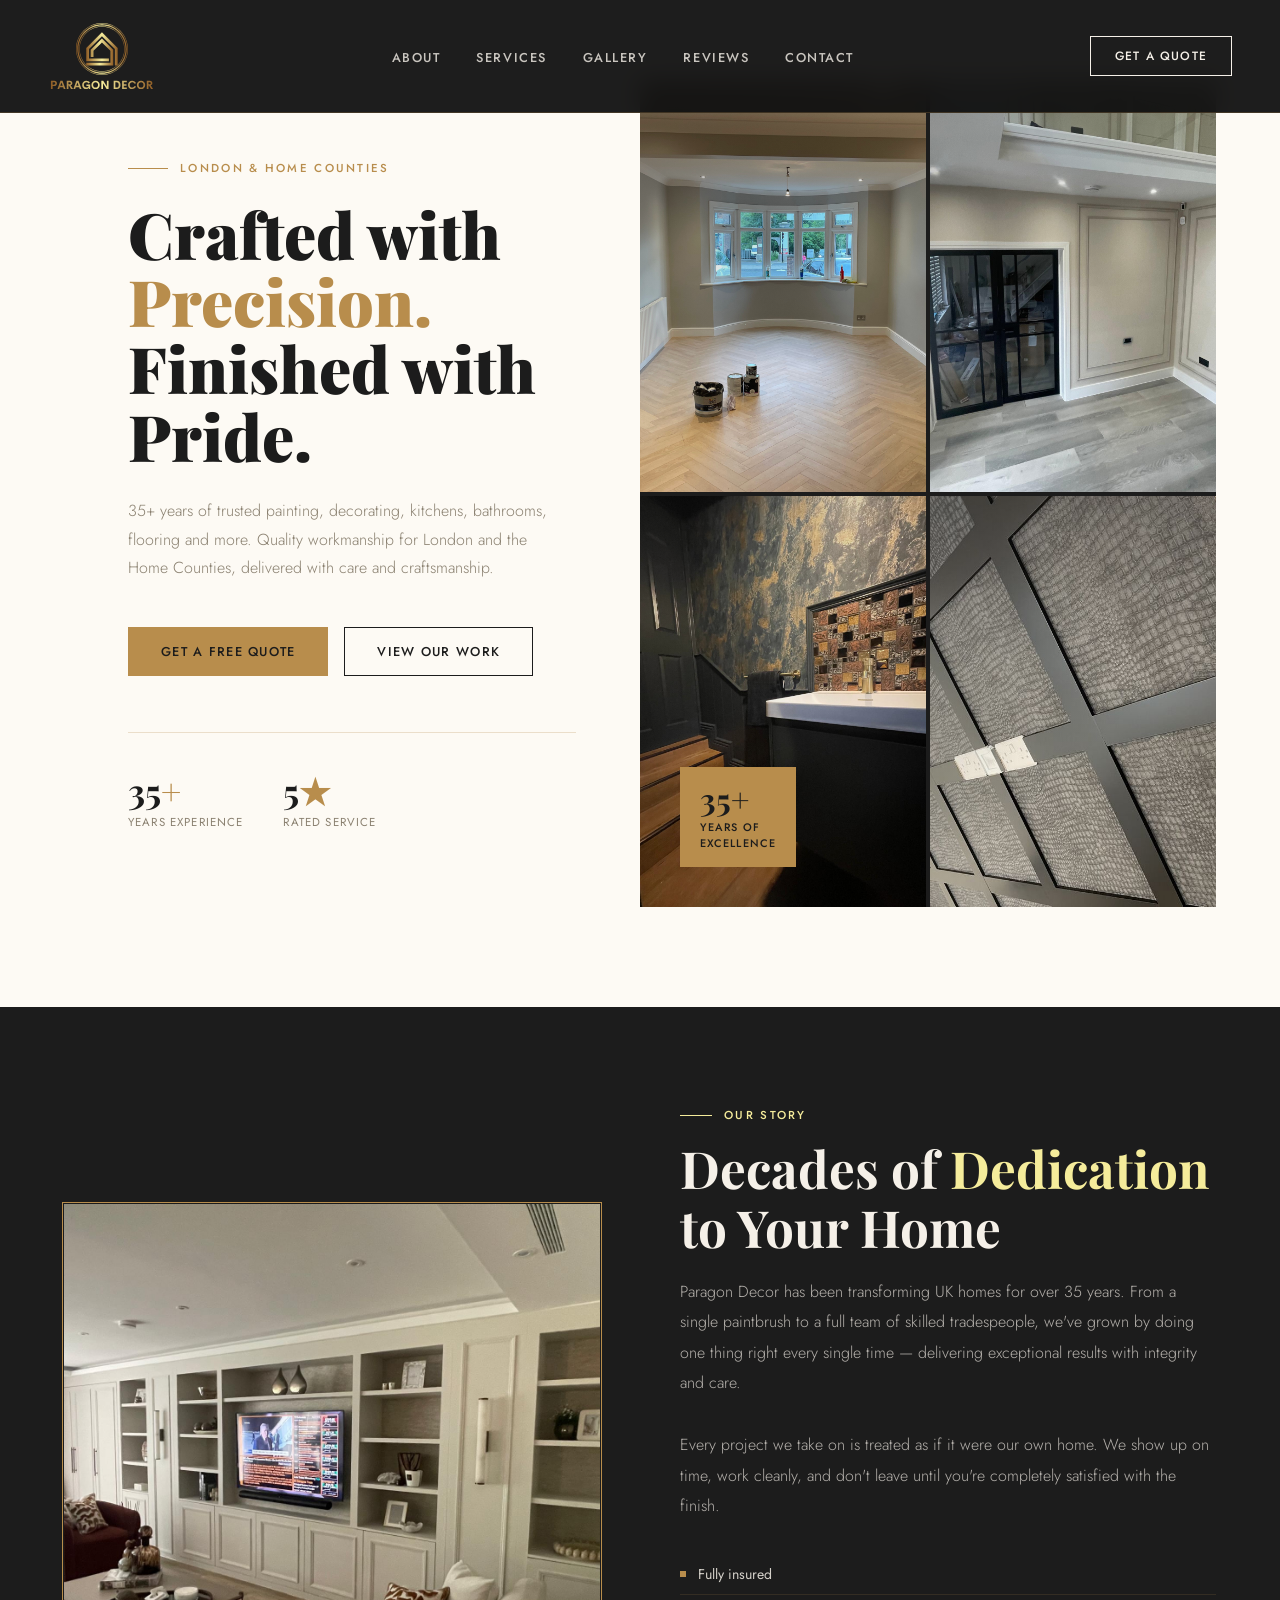
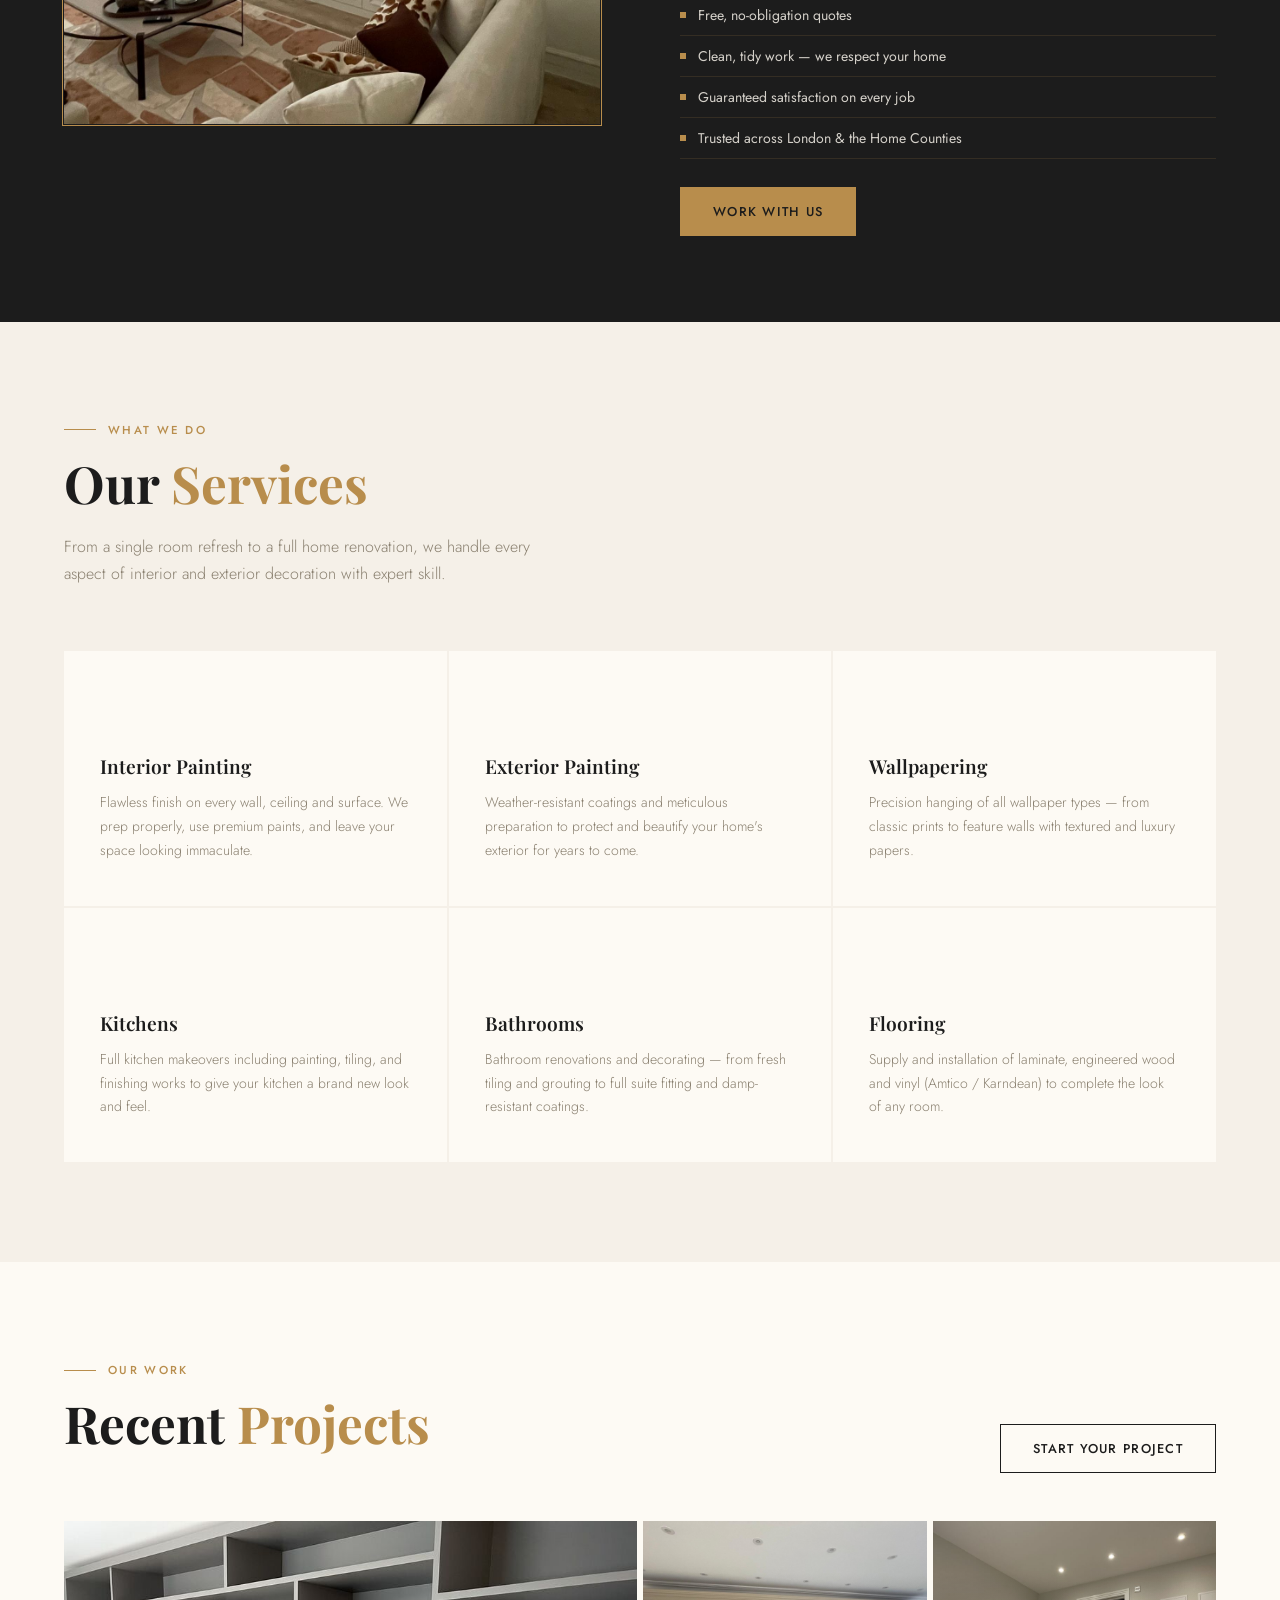
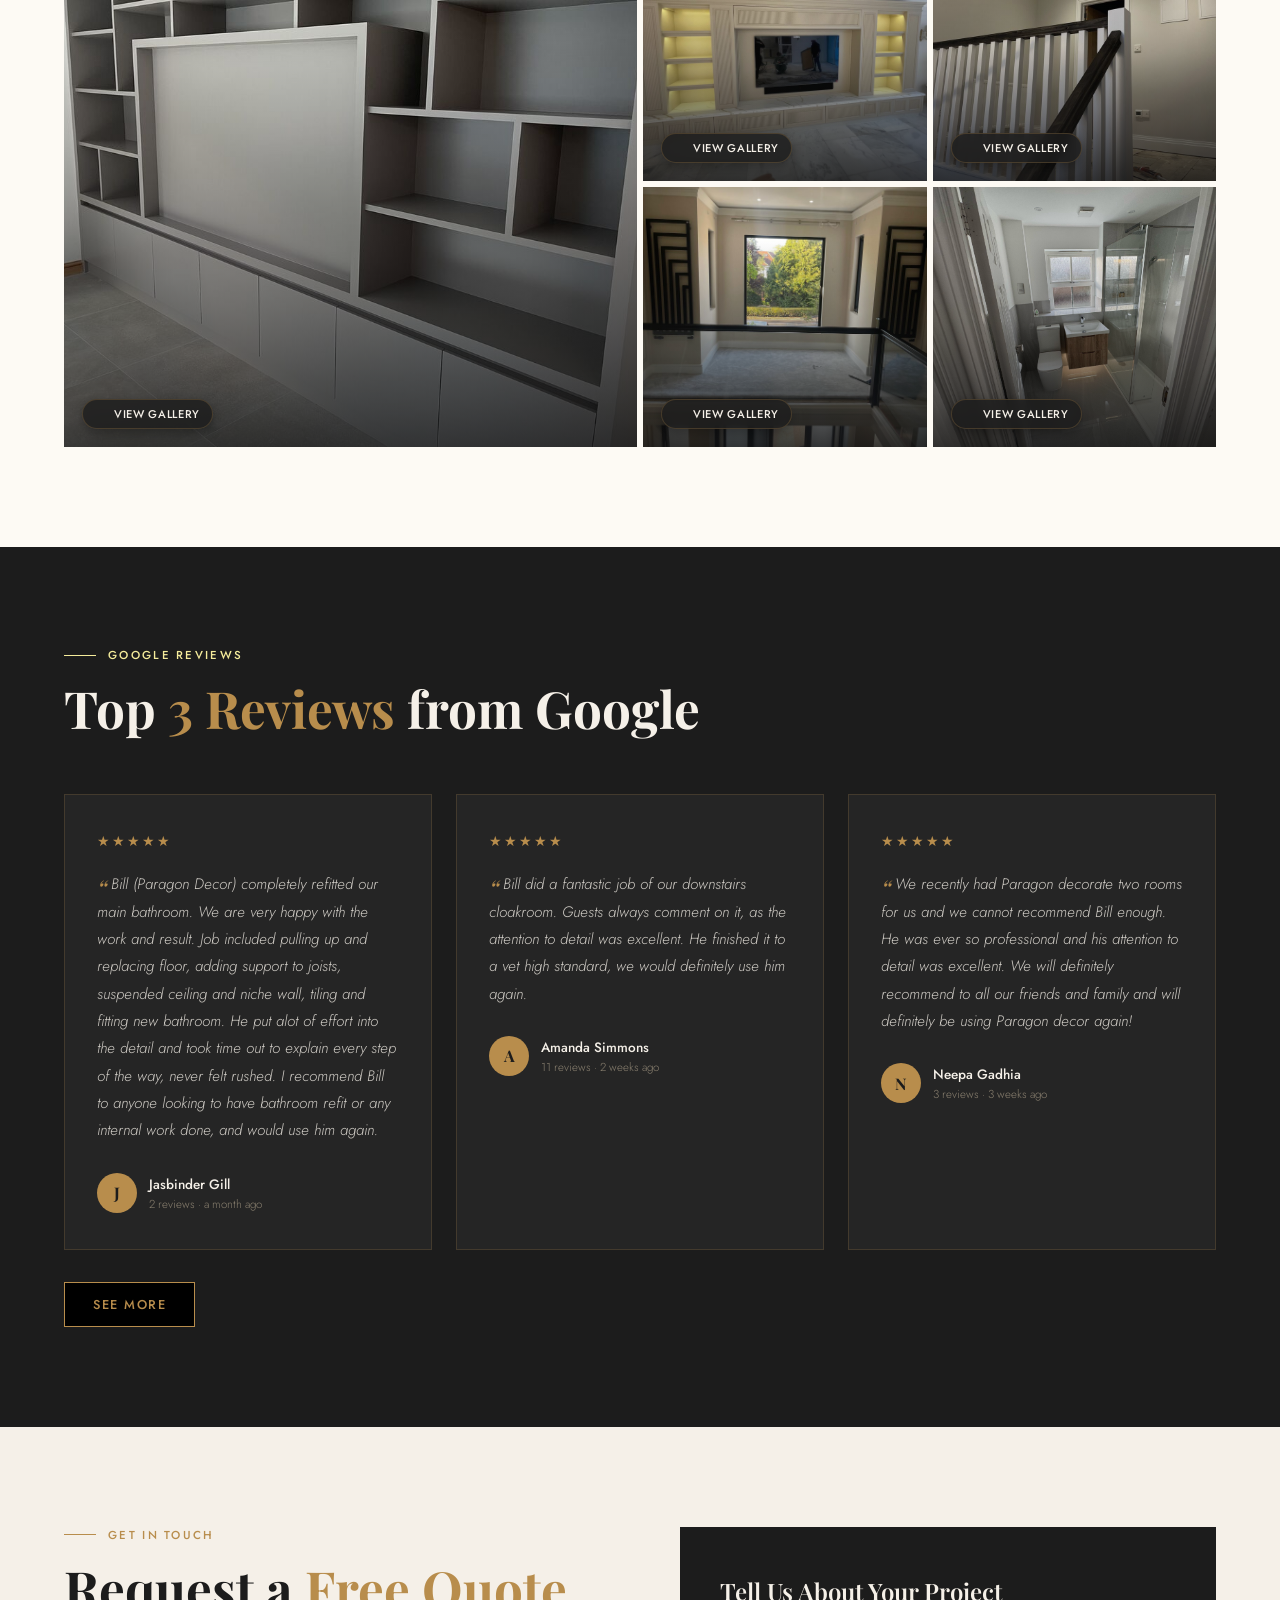
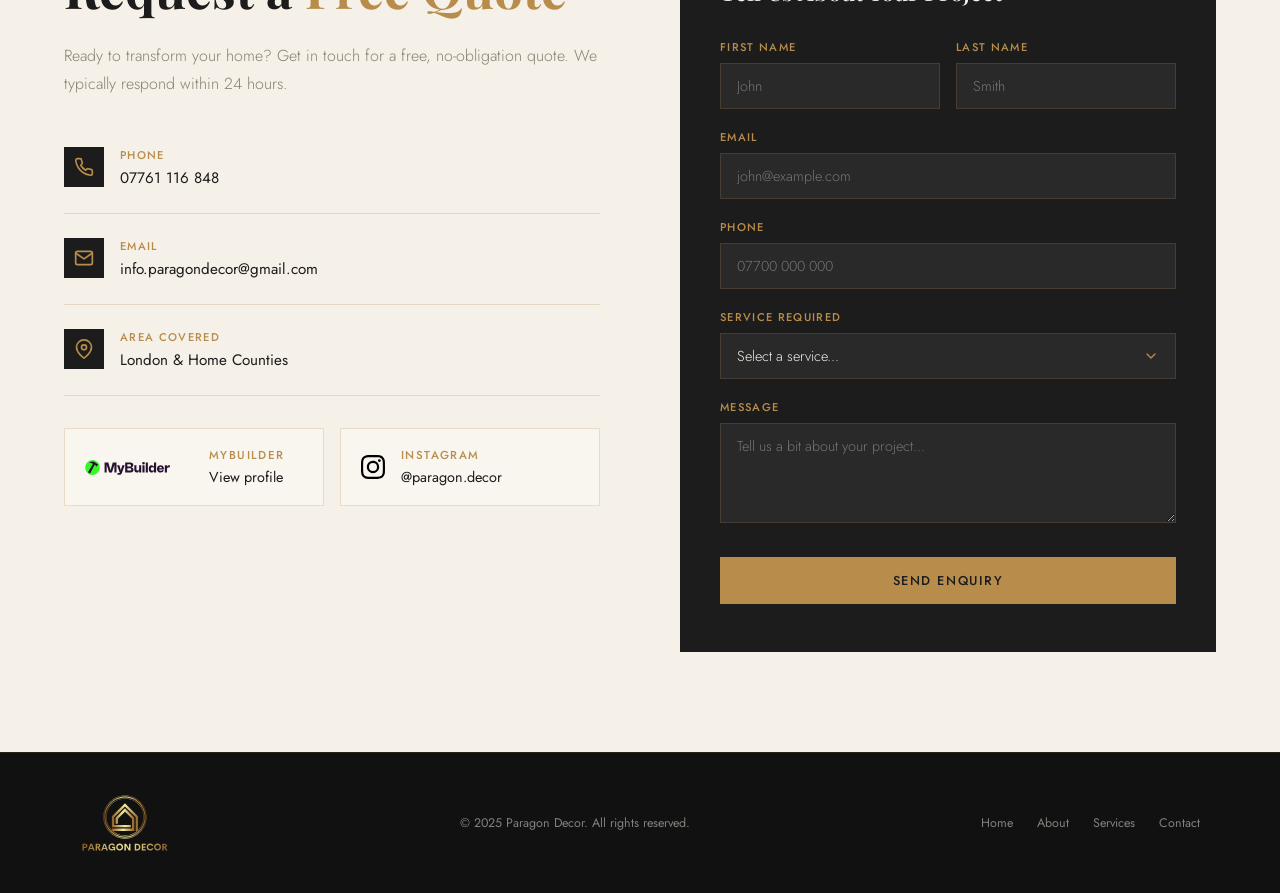
==== index.html @ 209926a5 "rewording complete" ====
<!DOCTYPE html>
<html lang="en">

<head>
  <meta charset="UTF-8">
  <meta name="viewport" content="width=device-width, initial-scale=1.0">
  <title>Paragon Decor</title>
  <link
    href="https://fonts.googleapis.com/css2?family=Playfair+Display:wght@400;600;700;900&family=Jost:wght@300;400;500&display=swap"
    rel="stylesheet">
  <link rel="stylesheet" href="styles.css">
  <script src="https://unpkg.com/lucide@latest"></script>
</head>

<body>

  <!-- NAV -->
  <nav>
    <a href="#hero" class="nav-logo">
      <img src="noBgColor.svg" alt="Paragon Decor Logo">
    </a>
    <ul class="nav-links">
      <li><a href="#about">About</a></li>
      <li><a href="#services">Services</a></li>
      <li><a href="#gallery">Gallery</a></li>
      <li><a href="#testimonials">Reviews</a></li>
      <li><a href="#contact">Contact</a></li>
    </ul>
    <a href="#contact" class="nav-cta">Get a Quote</a>
  </nav>

  <!-- HERO -->
  <section id="hero">
    <div class="hero-left">
      <div class="hero-eyebrow fade-up">London & Home Counties</div>
      <h1 class="fade-up delay-1">
        Crafted with<br><em>Precision.</em><br>Finished with<br>Pride.
      </h1>
      <p class="hero-desc fade-up delay-2">
        35+ years of trusted painting, decorating, kitchens, bathrooms, flooring and more. Quality workmanship for
        London and the Home Counties, delivered with care and craftsmanship.
      </p>
      <div class="hero-btns fade-up delay-3">
        <a href="#contact" class="btn-primary">Get a Free Quote</a>
        <a href="#gallery" class="btn-secondary">View Our Work</a>
      </div>
      <div class="hero-stats fade-up delay-4">
        <div>
          <div class="stat-num">35<span>+</span></div>
          <div class="stat-label">Years Experience</div>
        </div>
        <div>
          <div class="stat-num">5<span>★</span></div>
          <div class="stat-label">Rated Service</div>
        </div>
      </div>
    </div>
    <div class="hero-right">
      <div class="hero-img-grid">
        <div class="hero-img-cell">
          <img src="assets/06d3c291-01cf-45cc-b5fa-052e4ab26745.jpg" alt="Freshly decorated living room">
          <div class="hero-overlay"></div>
        </div>
        <div class="hero-img-cell">
          <img src="assets/IMG-20260825-WA0073.jpg" alt="Bespoke hallway storage and panelling">
          <div class="hero-overlay"></div>
        </div>
        <div class="hero-img-cell">
          <img src="assets/IMG-20260825-WA0017.jpg" alt="Contemporary bathroom renovation">
          <div class="hero-overlay"></div>
        </div>
        <div class="hero-img-cell">
          <img src="assets/36611300_56475c9e5a.jpg" alt="Feature-wall wallpaper installation">
          <div class="hero-overlay"></div>
        </div>
      </div>
      <div class="hero-badge">
        <div class="hero-badge-num">35+</div>
        <div class="hero-badge-text">Years of<br>Excellence</div>
      </div>
    </div>
  </section>

  <!-- ABOUT -->
  <section id="about">
    <div class="about-img-wrap">
      <img src="assets/IMG-20260825-WA0066.jpg" alt="Completed staircase and flooring project">
      <div class="about-img-accent"></div>
    </div>
    <div class="about-content">
      <div class="section-eyebrow">Our Story</div>
      <h2>Decades of <em>Dedication</em> to Your Home</h2>
      <p class="about-text">
        Paragon Decor has been transforming UK homes for over 35 years. From a single paintbrush to a full team of
        skilled tradespeople, we've grown by doing one thing right every single time — delivering exceptional results
        with integrity and care.
      </p>
      <p class="about-text">
        Every project we take on is treated as if it were our own home. We show up on time, work cleanly, and don't
        leave until you're completely satisfied with the finish.
      </p>
      <ul class="about-list">
        <li>Fully insured</li>
        <li>Free, no-obligation quotes</li>
        <li>Clean, tidy work — we respect your home</li>
        <li>Guaranteed satisfaction on every job</li>
        <li>Trusted across London & the Home Counties</li>
      </ul>
      <a href="#contact" class="btn-primary">Work With Us</a>
    </div>
  </section>

  <!-- SERVICES -->
  <section id="services">
    <div class="services-header">
      <div class="section-eyebrow">What We Do</div>
      <h2>Our <em>Services</em></h2>
      <p style="color:var(--muted);font-weight:300;line-height:1.7;max-width:480px;">From a single room refresh to a
        full home renovation, we handle every aspect of interior and exterior decoration with expert skill.</p>
    </div>
    <div class="services-grid">
      <div class="service-card">
        <div class="service-icon"><i data-lucide="paintbrush"></i></div>
        <h3>Interior Painting</h3>
        <p>Flawless finish on every wall, ceiling and surface. We prep properly, use premium paints, and leave your
          space looking immaculate.</p>
      </div>
      <div class="service-card">
        <div class="service-icon"><i data-lucide="house"></i></div>
        <h3>Exterior Painting</h3>
        <p>Weather-resistant coatings and meticulous preparation to protect and beautify your home's exterior for years
          to come.</p>
      </div>
      <div class="service-card">
        <div class="service-icon"><i data-lucide="paint-roller"></i></div>
        <h3>Wallpapering</h3>
        <p>Precision hanging of all wallpaper types — from classic prints to feature walls with textured and luxury
          papers.</p>
      </div>
      <div class="service-card">
        <div class="service-icon"><i data-lucide="cooking-pot"></i></div>
        <h3>Kitchens</h3>
        <p>Full kitchen makeovers including painting, tiling, and finishing works to give your kitchen a brand new look
          and feel.</p>
      </div>
      <div class="service-card">
        <div class="service-icon"><i data-lucide="bath"></i></div>
        <h3>Bathrooms</h3>
        <p>Bathroom renovations and decorating — from fresh tiling and grouting to full suite fitting and damp-resistant
          coatings.</p>
      </div>
      <div class="service-card">
        <div class="service-icon"><i data-lucide="layers"></i></div>
        <h3>Flooring</h3>
        <p>Supply and installation of laminate, engineered wood and vinyl (Amtico / Karndean) to complete the look of any room.</p>
      </div>
    </div>
  </section>

  <!-- GALLERY -->
  <section id="gallery">
    <div class="gallery-header">
      <div>
        <div class="section-eyebrow">Our Work</div>
        <h2>Recent <em>Projects</em></h2>
      </div>
      <a href="#contact" class="btn-secondary">Start Your Project</a>
    </div>
    <div class="gallery-grid">
      <div class="gallery-item project-card" data-project="living-room" role="button" tabindex="0" aria-label="View Living Room gallery">
        <img class="gallery-cover" src="assets/36587372_c5825c60e7.jpg"
          alt="Living Room Project">
        <div class="gallery-item-overlay">
          <div class="gallery-item-content">
            <span class="gallery-btn-indicator">
              <i data-lucide="images"></i>
              <span>View Gallery</span>
            </span>
          </div>
        </div>
      </div>

      <div class="gallery-item project-card" data-project="kitchen" role="button" tabindex="0" aria-label="View Kitchen gallery">
        <img class="gallery-cover" src="assets/IMG-20260825-WA0014.jpg"
          alt="Kitchen Project">
        <div class="gallery-item-overlay">
          <div class="gallery-item-content">
            <span class="gallery-btn-indicator">
              <i data-lucide="images"></i>
              <span>View Gallery</span>
            </span>
          </div>
        </div>
      </div>

      <div class="gallery-item project-card" data-project="bathroom" role="button" tabindex="0" aria-label="View Bathroom gallery">
        <img class="gallery-cover" src="assets/36611330_bc6d6220ec.jpg"
          alt="Bathroom Project">
        <div class="gallery-item-overlay">
          <div class="gallery-item-content">
            <span class="gallery-btn-indicator">
              <i data-lucide="images"></i>
              <span>View Gallery</span>
            </span>
          </div>
        </div>
      </div>

      <div class="gallery-item project-card" data-project="bedroom" role="button" tabindex="0" aria-label="View Bedroom gallery">
        <img class="gallery-cover" src="assets/IMG-20260825-WA0074.jpg"
          alt="Bedroom Project">
        <div class="gallery-item-overlay">
          <div class="gallery-item-content">
            <span class="gallery-btn-indicator">
              <i data-lucide="images"></i>
              <span>View Gallery</span>
            </span>
          </div>
        </div>
      </div>

      <div class="gallery-item project-card" data-project="hallway" role="button" tabindex="0" aria-label="View Hallway gallery">
        <img class="gallery-cover" src="assets/9a366330-66f2-4e23-b72b-e649f39c65db.jpg"
          alt="Hallway Project">
        <div class="gallery-item-overlay">
          <div class="gallery-item-content">
            <span class="gallery-btn-indicator">
              <i data-lucide="images"></i>
              <span>View Gallery</span>
            </span>
          </div>
        </div>
      </div>
    </div>
  </section>

  <!-- TESTIMONIALS -->
  <section id="testimonials">
    <div class="section-eyebrow">Google Reviews</div>
    <h2>Top <em>3 Reviews</em> from Google</h2>
    <div class="testimonials-grid">
      <div class="testimonial-card">
        <div class="testimonial-stars">★★★★★</div>
        <p class="testimonial-text">Bill (Paragon Decor) completely refitted our main bathroom. We are very happy with
          the work and result. Job included pulling up and replacing floor, adding support to joists, suspended ceiling
          and niche wall, tiling and fitting new bathroom. He put alot of effort into the detail and took time out to
          explain every step of the way, never felt rushed. I recommend Bill to anyone looking to have bathroom refit or
          any internal work done, and would use him again.</p>
        <div class="testimonial-author">
          <div class="author-avatar">J</div>
          <div>
            <div class="author-name">Jasbinder Gill</div>
            <div class="author-location">2 reviews · a month ago</div>
          </div>
        </div>
      </div>
      <div class="testimonial-card">
        <div class="testimonial-stars">★★★★★</div>
        <p class="testimonial-text">Bill did a fantastic job of our downstairs cloakroom. Guests always comment on it,
          as the attention to detail was excellent. He finished it to a vet high standard, we would definitely use him
          again.</p>
        <div class="testimonial-author">
          <div class="author-avatar">A</div>
          <div>
            <div class="author-name">Amanda Simmons</div>
            <div class="author-location">11 reviews · 2 weeks ago</div>
          </div>
        </div>
      </div>
      <div class="testimonial-card">
        <div class="testimonial-stars">★★★★★</div>
        <p class="testimonial-text">We recently had Paragon decorate two rooms for us and we cannot recommend Bill
          enough. He was ever so professional and his attention to detail was excellent. We will definitely recommend to
          all our friends and family and will definitely be using Paragon decor again!</p>
        <div class="testimonial-author">
          <div class="author-avatar">N</div>
          <div>
            <div class="author-name">Neepa Gadhia</div>
            <div class="author-location">3 reviews · 3 weeks ago</div>
          </div>
        </div>
      </div>
    </div>
    <div class="testimonial-dots" id="testimonialDots"></div>
    <a href="https://share.google/3IFYHVE02vtBpTu1t" class="google-reviews-link" target="_blank"
      rel="noopener noreferrer">
      See More
    </a>
  </section>

  <!-- CONTACT -->
  <section id="contact">
    <div class="contact-info">
      <div class="section-eyebrow">Get In Touch</div>
      <h2>Request a <em>Free Quote</em></h2>
      <p class="contact-desc">Ready to transform your home? Get in touch for a free, no-obligation quote. We typically
        respond within 24 hours.</p>
      <div class="contact-details">
        <a href="tel:07700000000" class="contact-item">
          <div class="contact-item-icon">
            <svg class="icon-svg" xmlns="http://www.w3.org/2000/svg" viewBox="0 0 24 24" fill="none"
              stroke="currentColor" stroke-width="2" stroke-linecap="round" stroke-linejoin="round">
              <path
                d="M22 16.92v3a2 2 0 0 1-2.18 2 19.79 19.79 0 0 1-8.63-3.07 19.5 19.5 0 0 1-6-6 19.79 19.79 0 0 1-3.07-8.67A2 2 0 0 1 4.11 2h3a2 2 0 0 1 2 1.72 12.84 12.84 0 0 0 .7 2.81 2 2 0 0 1-.45 2.11L8.09 9.91a16 16 0 0 0 6 6l1.27-1.27a2 2 0 0 1 2.11-.45 12.84 12.84 0 0 0 2.81.7A2 2 0 0 1 22 16.92z" />
            </svg>
          </div>
          <div>
            <div class="contact-item-label">Phone</div>
            <div class="contact-item-value">07761 116 848</div>
          </div>
        </a>
        <a href="mailto:info.paragondecor@gmail.com?subject=Website%20Enquiry" class="contact-item">
          <div class="contact-item-icon">
            <svg class="icon-svg" xmlns="http://www.w3.org/2000/svg" viewBox="0 0 24 24" fill="none"
              stroke="currentColor" stroke-width="2" stroke-linecap="round" stroke-linejoin="round">
              <path d="M4 4h16c1.1 0 2 .9 2 2v12c0 1.1-.9 2-2 2H4c-1.1 0-2-.9-2-2V6c0-1.1.9-2 2-2z" />
              <polyline points="22,6 12,13 2,6" />
            </svg>
          </div>
          <div>
            <div class="contact-item-label">Email</div>
            <div class="contact-item-value">info.paragondecor@gmail.com</div>
          </div>
        </a>
        <div class="contact-item">
          <div class="contact-item-icon">
            <svg class="icon-svg" xmlns="http://www.w3.org/2000/svg" viewBox="0 0 24 24" fill="none"
              stroke="currentColor" stroke-width="2" stroke-linecap="round" stroke-linejoin="round">
              <path d="M21 10c0 7-9 13-9 13s-9-6-9-13a9 9 0 0 1 18 0z" />
              <circle cx="12" cy="10" r="3" />
            </svg>
          </div>
          <div>
            <div class="contact-item-label">Area Covered</div>
            <div class="contact-item-value">London & Home Counties</div>
          </div>
        </div>
      </div>
      <div class="contact-social-links">
        <a href="https://www.mybuilder.com/profile/paragon-decor" class="social-link" target="_blank"
          rel="noopener noreferrer">
          <img src="assets/social/mybuilder.svg" alt="MyBuilder logo"
            class="social-link-logo social-link-logo-mybuilder">
          <div class="social-link-copy">
            <div class="social-link-label">MyBuilder</div>
            <div class="social-link-value">View profile</div>
          </div>
        </a>
        <a href="https://www.instagram.com/paragon.decor?igsh=MjJnbmU3eXNxdzlu" class="social-link" target="_blank"
          rel="noopener noreferrer">
          <img src="assets/social/instagram.svg" alt="Instagram logo"
            class="social-link-logo social-link-logo-instagram">
          <div class="social-link-copy">
            <div class="social-link-label">Instagram</div>
            <div class="social-link-value">@paragon.decor</div>
          </div>
        </a>
      </div>
    </div>
    <form id="contactForm" class="contact-form">
      <!-- Web3Forms Access Key and Config -->
      <input type="hidden" name="access_key" value="f72dacf3-c5b8-46cc-9391-cefcc0b60312">
      <input type="hidden" name="subject" value="New Project Inquiry from Paragon Decor">
      <input type="hidden" name="from_name" value="Paragon Decor Website">

      <h3>Tell Us About Your Project</h3>
      <div class="form-row">
        <div class="form-group">
          <label>First Name</label>
          <input type="text" name="first_name" placeholder="John" required>
        </div>
        <div class="form-group">
          <label>Last Name</label>
          <input type="text" name="last_name" placeholder="Smith" required>
        </div>
      </div>
      <div class="form-group">
        <label>Email</label>
        <input type="email" name="email" placeholder="john@example.com" required>
      </div>
      <div class="form-group">
        <label>Phone</label>
        <input type="tel" name="phone" placeholder="07700 000 000">
      </div>
      <div class="form-group">
        <label>Service Required</label>
        <select name="service" required>
          <option value="">Select a service...</option>
          <option>Interior Painting</option>
          <option>Exterior Painting</option>
          <option>Wallpapering</option>
          <option>Kitchen</option>
          <option>Bathroom</option>
          <option>Flooring</option>
          <option>Multiple / Full Home</option>
        </select>
      </div>
      <div class="form-group">
        <label>Message</label>
        <textarea name="message" placeholder="Tell us a bit about your project..." required></textarea>
      </div>
      <button type="submit" class="submit-btn">Send Enquiry</button>
      <div id="form-result"
        style="margin-top: 15px; font-size: 0.9rem; text-align: center; display: none; font-weight: 500;"></div>
    </form>
  </section>

  <!-- FOOTER -->
  <footer>
    <a href="#hero" class="footer-logo">
      <img src="noBgColor.svg" alt="Paragon Decor Logo">
    </a>
    <div class="footer-copy">© 2025 Paragon Decor. All rights reserved.</div>
    <div class="footer-links">
      <a href="#hero">Home</a>
      <a href="#about">About</a>
      <a href="#services">Services</a>
      <a href="#contact">Contact</a>
    </div>
  </footer>

  <!-- GALLERY LIGHTBOX MODAL -->
  <div id="galleryModal" class="gallery-modal">
    <button class="modal-close" aria-label="Close Gallery">&times;</button>
    <div class="modal-content">
      <div class="project-gallery-shell">
        <div class="project-gallery-header">
          <div>
            <div class="project-gallery-eyebrow">Project Gallery</div>
            <h3 id="modalProjectLabel">Project Title</h3>
          </div>
          <div class="project-gallery-count" id="modalProjectCount">1 / 1</div>
        </div>
        <div class="project-gallery-stage">
          <button class="project-gallery-nav prev" id="galleryPrevBtn" aria-label="Previous image">&#8249;</button>
          <img id="modalGalleryImg" src="" alt="Project gallery image">
          <button class="project-gallery-nav next" id="galleryNextBtn" aria-label="Next image">&#8250;</button>
        </div>
        <div class="project-gallery-thumbs-wrap">
          <button class="project-gallery-thumbs-nav prev" id="thumbPrevBtn" type="button"
            aria-label="Previous thumbnails">&#8249;</button>
          <div class="project-gallery-thumbs" id="modalThumbStrip"></div>
          <button class="project-gallery-thumbs-nav next" id="thumbNextBtn" type="button"
            aria-label="Next thumbnails">&#8250;</button>
        </div>
      </div>
    </div>
  </div>

  <script>
    lucide.createIcons();

    // Project gallery data structure
    const projectGalleryData = {
      'living-room': {
        title: '',
        images: [
          'assets/36587372_c5825c60e7.jpg',
          'assets/06d3c291-01cf-45cc-b5fa-052e4ab26745.jpg',
          'assets/091b4867-fe75-4f07-9059-05628bb581ea.jpg',
          'assets/f2f3e2e9-d8a9-4873-8e67-49bf5dce4603.jpg',
          'assets/2d74d6cc-3678-4eb6-a826-f596a5e5c0ca.jpg',
          'assets/IMG-20260825-WA0001.jpg',
          'assets/IMG-20260825-WA0004.jpg',
          'assets/IMG-20260825-WA0008.jpg',
          'assets/IMG-20260825-WA0091.jpg',
          'assets/IMG-20260825-WA0011.jpg'
        ]
      },
      kitchen: {
        title: '',
        images: [
          'assets/IMG-20260825-WA0014.jpg',
          'assets/42519085-94c4-4061-9ef3-78011a3c3c32.jpg',
          'assets/36611310_780269ed26.jpg',
          'assets/36611300_56475c9e5a.jpg',
          'assets/IMG-20260825-WA0012.jpg',
          'assets/IMG-20260825-WA0013.jpg',
          'assets/37000583_efa1c89d5a.jpg',
          'assets/36611330_bc6d6220ec.jpg',
          'assets/IMG-20260825-WA0017.jpg',
          'assets/IMG-20260825-WA0018.jpg'
        ]
      },
      bathroom: {
        title: '',
        images: [
          'assets/IMG-20260825-WA0074.jpg',
          'assets/04423a76-8193-4732-ae3d-fdc591ccd650.jpg',
          'assets/2280223a-29af-4b03-9b60-11415f6f7f00.jpg',
          'assets/913c2bd5-b2e9-4d55-89a3-070af1824a3e.jpg',
          'assets/IMG-20260825-WA0020.jpg',
          'assets/IMG-20260825-WA0021.jpg',
          'assets/36587382_92894e6635.jpg',
          'assets/IMG-20260825-WA0025.jpg',
          'assets/IMG-20260825-WA0026.jpg',
          'assets/IMG-20260825-WA0027.jpg'
        ]
      },
      bedroom: {
        title: '',
        images: [
          'assets/stairslower.jpg',
          'assets/stairs.jpg',
          'assets/hallwaybenchcloset.jpg',
          'assets/IMG-20260825-WA0058.jpg',
          'assets/IMG-20260825-WA0028.jpg',
          'assets/IMG-20260825-WA0072.jpg',
          'assets/IMG-20260825-WA0044.jpg',
          'assets/IMG-20260825-WA0073.jpg',
          'assets/IMG-20260825-WA0048.jpg',
          'assets/IMG-20260825-WA0052.jpg'
        ]
      },
      hallway: {
        title: '',
        images: [
          'assets/9a366330-66f2-4e23-b72b-e649f39c65db.jpg',
          'assets/c02e769c-6287-442c-bef7-e35958fca4c8.jpg',
          'assets/91312ef4-ebfa-464a-8145-178db813e049.jpg',
          'assets/empirestatewallpaper.jpg',
          'assets/IMG-20260825-WA0054.jpg',
          'assets/IMG-20260825-WA0056.jpg',
          'assets/IMG-20260825-WA0059.jpg',
          'assets/IMG-20260825-WA0060.jpg',
          'assets/IMG-20260825-WA0061.jpg',
          'assets/IMG-20260825-WA0062.jpg'
        ]
      }
    };

    // Flatten the project gallery data into a single array for easier navigation
    const gallerySequence = Object.entries(projectGalleryData).flatMap(([projectKey, project]) =>
      project.images.map((imageUrl, imageIndex) => ({
        projectKey,
        projectTitle: project.title,
        imageUrl,
        imageIndex,
        imageCount: project.images.length
      }))
    );

    const modal = document.getElementById('galleryModal');
    const modalClose = modal.querySelector('.modal-close');
    const modalProjectLabel = document.getElementById('modalProjectLabel');
    const modalProjectCount = document.getElementById('modalProjectCount');
    const modalGalleryImg = document.getElementById('modalGalleryImg');
    const modalThumbStrip = document.getElementById('modalThumbStrip');
    const galleryPrevBtn = document.getElementById('galleryPrevBtn');
    const galleryNextBtn = document.getElementById('galleryNextBtn');
    const thumbPrevBtn = document.getElementById('thumbPrevBtn');
    const thumbNextBtn = document.getElementById('thumbNextBtn');
    let activeGalleryIndex = 0;
    let touchStartX = 0;
    let touchEndX = 0;

    // Function to render the current project image and update the modal
    const renderProjectImage = () => {
      const activeItem = gallerySequence[activeGalleryIndex];
      if (!activeItem) return;

      modalGalleryImg.src = activeItem.imageUrl;
      modalGalleryImg.alt = `${activeItem.projectTitle} image ${activeItem.imageIndex + 1}`;
      modalProjectLabel.textContent = activeItem.projectTitle;
      modalProjectCount.textContent = `${activeGalleryIndex + 1} / ${gallerySequence.length}`;

      modalThumbStrip.querySelectorAll('button').forEach((button, index) => {
        button.classList.toggle('active', index === activeGalleryIndex);
      });

      const activeThumb = modalThumbStrip.querySelector('.project-thumb.active');
      if (activeThumb) {
        activeThumb.scrollIntoView({ behavior: 'smooth', block: 'nearest', inline: 'center' });
      }
    };

    const buildThumbnails = () => {
      modalThumbStrip.innerHTML = '';

      gallerySequence.forEach((item, index) => {
        const button = document.createElement('button');
        button.type = 'button';
        button.className = 'project-thumb';
        button.innerHTML = `<img src="${item.imageUrl}" alt="${item.projectTitle} thumbnail ${index + 1}">`;
        button.addEventListener('click', () => {
          activeGalleryIndex = index;
          renderProjectImage();
        });
        modalThumbStrip.appendChild(button);
      });
    };

    const openLightbox = (projectKey) => {
      if (!projectGalleryData[projectKey]) return;
      activeGalleryIndex = gallerySequence.findIndex((item) => item.projectKey === projectKey);
      if (activeGalleryIndex < 0) activeGalleryIndex = 0;
      buildThumbnails();
      renderProjectImage();
      modal.classList.add('active');
      document.body.style.overflow = 'hidden';
    };

    const closeLightbox = () => {
      modal.classList.remove('active');
      document.body.style.overflow = '';
      activeGalleryIndex = 0;
    };

    // Function to move to the next or previous image in the gallery
    const moveImage = (direction) => {
      if (!gallerySequence.length) return;
      activeGalleryIndex = (activeGalleryIndex + direction + gallerySequence.length) % gallerySequence.length;
      renderProjectImage();
    };

    document.querySelectorAll('.gallery-grid .gallery-item[data-project]').forEach((item) => {
      item.addEventListener('click', () => openLightbox(item.dataset.project));
      item.addEventListener('keydown', (e) => {
        if (e.key === 'Enter' || e.key === ' ') {
          e.preventDefault();
          openLightbox(item.dataset.project);
        }
      });
    });

    galleryPrevBtn.addEventListener('click', (e) => {
      e.stopPropagation();
      moveImage(-1);
    });

    galleryNextBtn.addEventListener('click', (e) => {
      e.stopPropagation();
      moveImage(1);
    });

    // Function to scroll the thumbnail strip left or right
    const scrollThumbnails = (direction) => {
      modalThumbStrip.scrollBy({
        left: direction * Math.max(modalThumbStrip.clientWidth * 0.75, 220),
        behavior: 'smooth'
      });
    };

    thumbPrevBtn.addEventListener('click', (e) => {
      e.stopPropagation();
      scrollThumbnails(-1);
    });

    thumbNextBtn.addEventListener('click', (e) => {
      e.stopPropagation();
      scrollThumbnails(1);
    });

    modalClose.addEventListener('click', closeLightbox);
    modal.addEventListener('click', (e) => {
      if (e.target === modal) closeLightbox();
    });

    modalGalleryImg.addEventListener('touchstart', (e) => {
      touchStartX = e.touches[0].clientX;
    }, { passive: true });

    modalGalleryImg.addEventListener('touchend', (e) => {
      touchEndX = e.changedTouches[0].clientX;
      const delta = touchEndX - touchStartX;
      if (Math.abs(delta) > 40) {
        moveImage(delta < 0 ? 1 : -1);
      }
    });

    window.addEventListener('keydown', (e) => {
      if (!modal.classList.contains('active')) return;
      if (e.key === 'Escape') closeLightbox();
      if (e.key === 'ArrowLeft') moveImage(-1);
      if (e.key === 'ArrowRight') moveImage(1);
    });

    // Form Submission Logic using Web3Forms AJAX Email API
    const contactForm = document.getElementById('contactForm');
    const formResult = document.getElementById('form-result');

    contactForm.addEventListener('submit', function (e) {
      e.preventDefault();

      const formData = new FormData(contactForm);
      const object = Object.fromEntries(formData);
      const json = JSON.stringify(object);

      formResult.style.display = "block";
      formResult.style.color = "var(--gold)";
      formResult.textContent = "Sending your message...";

      const submitBtn = contactForm.querySelector('.submit-btn');
      submitBtn.disabled = true;

      fetch('https://api.web3forms.com/submit', {
        method: 'POST',
        headers: {
          'Content-Type': 'application/json',
          'Accept': 'application/json'
        },
        body: json
      })
        .then(async (response) => {
          let resJson = await response.json();
          if (response.status === 200) {
            formResult.style.color = "var(--gold-light)";
            formResult.textContent = "Thank you! Your message has been sent successfully.";
            contactForm.reset();
            setTimeout(() => {
              formResult.style.display = "none";
            }, 6000);
          } else {
            formResult.style.color = "#ff6b6b";
            formResult.textContent = resJson.message || "Something went wrong. Please try again.";
          }
        })
        .catch(error => {
          console.error(error);
          formResult.style.color = "#ff6b6b";
          formResult.textContent = "Something went wrong. Please try again.";
        })
        .then(() => {
          submitBtn.disabled = false;
        });
    });

    // Testimonials Carousel Auto-scroll and manual navigation
    const testimonialsGrid = document.querySelector('.testimonials-grid');
    const testimonialCards = document.querySelectorAll('.testimonial-card');
    const dotsContainer = document.getElementById('testimonialDots');
    let testimonialIndex = 0;
    let autoScrollTimer = null;

    if (testimonialsGrid && testimonialCards.length && dotsContainer) {
      // Create dot indicators
      testimonialCards.forEach((_, idx) => {
        const dot = document.createElement('button');
        dot.type = 'button';
        dot.className = `testimonial-dot${idx === 0 ? ' active' : ''}`;
        dot.setAttribute('aria-label', `Go to testimonial ${idx + 1}`);
        dot.addEventListener('click', () => {
          scrollToTestimonial(idx);
          resetAutoScroll();
        });
        dotsContainer.appendChild(dot);
      });

      const dots = dotsContainer.querySelectorAll('.testimonial-dot');

      function updateActiveDot(index) {
        dots.forEach((dot, idx) => {
          dot.classList.toggle('active', idx === index);
        });
      }

      function scrollToTestimonial(index) {
        if (window.innerWidth > 768) return;
        testimonialIndex = index;
        const cardWidth = testimonialCards[0].offsetWidth;
        testimonialsGrid.scrollTo({
          left: index * (cardWidth + 16), // 16px is the grid gap
          behavior: 'smooth'
        });
        updateActiveDot(index);
      }

      function startAutoScroll() {
        if (autoScrollTimer) return;
        autoScrollTimer = setInterval(() => {
          if (window.innerWidth <= 768) {
            testimonialIndex = (testimonialIndex + 1) % testimonialCards.length;
            scrollToTestimonial(testimonialIndex);
          }
        }, 5000);
      }

      function stopAutoScroll() {
        if (autoScrollTimer) {
          clearInterval(autoScrollTimer);
          autoScrollTimer = null;
        }
      }

      function resetAutoScroll() {
        stopAutoScroll();
        startAutoScroll();
      }

      // Sync dots on manual swipe or scroll
      let scrollTimeout;
      testimonialsGrid.addEventListener('scroll', () => {
        if (window.innerWidth > 768) return;
        clearTimeout(scrollTimeout);
        scrollTimeout = setTimeout(() => {
          const cardWidth = testimonialCards[0].offsetWidth;
          const scrollPosition = testimonialsGrid.scrollLeft;
          const newIndex = Math.round(scrollPosition / (cardWidth + 16));
          if (newIndex >= 0 && newIndex < testimonialCards.length && newIndex !== testimonialIndex) {
            testimonialIndex = newIndex;
            updateActiveDot(testimonialIndex);
          }
        }, 100);
      }, { passive: true });

      // Pause auto scroll on touch or hover
      testimonialsGrid.addEventListener('mouseenter', stopAutoScroll);
      testimonialsGrid.addEventListener('mouseleave', startAutoScroll);
      testimonialsGrid.addEventListener('touchstart', stopAutoScroll, { passive: true });
      testimonialsGrid.addEventListener('touchend', startAutoScroll, { passive: true });

      startAutoScroll();
    }

  </script>
</body>

</html>
---- styles.css ----
*,
  *::before,
  *::after {
    box-sizing: border-box;
    margin: 0;
    padding: 0;
  }

  :root {
    --cream: #F5F0E8;
    --warm-white: #FDFAF4;
    --charcoal: #1C1C1C;
    --deep: #111111;
    --gold: #b88d4c;
    --gold-light: #f5ec9b;
    --sage: #7A8C6E;
    --muted: #8A8070;
    --border: rgba(184, 141, 76, 0.25);
  }

  html {
    scroll-behavior: smooth;
  }

  body {
    font-family: 'Jost', sans-serif;
    background: var(--warm-white);
    color: var(--charcoal);
    overflow-x: hidden;
  }

  /* NAV */
  nav {
    position: fixed;
    top: 0;
    left: 0;
    right: 0;
    z-index: 100;
    display: flex;
    align-items: center;
    justify-content: space-between;
    padding: clamp(14px, 2vw, 20px) clamp(20px, 4vw, 48px);
    background: rgba(17, 17, 17, 0.95);
    backdrop-filter: blur(12px);
    border-bottom: 1px solid var(--border);
  }

  .nav-logo {
    display: inline-flex;
    align-items: center;
    text-decoration: none;
  }

  .nav-logo img {
    height: 72px;
    width: auto;
    display: block;
  }

  .nav-links {
    display: flex;
    gap: 36px;
    list-style: none;
  }

  .nav-links a {
    font-size: 0.8rem;
    font-weight: 500;
    letter-spacing: 0.12em;
    text-transform: uppercase;
    text-decoration: none;
    color: rgba(245, 240, 232, 0.8);
    transition: color 0.3s;
  }

  .nav-links a:hover {
    color: var(--gold);
  }

  .nav-cta {
    background: transparent;
    color: var(--cream);
    padding: 10px 24px;
    font-size: 0.75rem;
    font-weight: 500;
    letter-spacing: 0.1em;
    text-transform: uppercase;
    text-decoration: none;
    transition: background 0.3s, color 0.3s, border-color 0.3s;
    border: 1px solid var(--cream);
  }

  .nav-cta:hover {
    background: var(--gold);
    border-color: var(--gold);
    color: var(--charcoal);
  }

  /* HERO */
  #hero {
    min-height: 100vh;
    display: grid;
    grid-template-columns: 1fr 1fr;
    padding-top: 80px;
    overflow: hidden;
  }

  .hero-left {
    display: flex;
    flex-direction: column;
    justify-content: center;
    padding: clamp(56px, 7vw, 80px) clamp(24px, 5vw, 64px) clamp(48px, 6vw, 80px);
    position: relative;
  }

  .hero-eyebrow {
    font-size: 0.72rem;
    font-weight: 500;
    letter-spacing: 0.2em;
    text-transform: uppercase;
    color: var(--gold);
    margin-bottom: 24px;
    display: flex;
    align-items: center;
    gap: 12px;
  }

  .hero-eyebrow::before {
    content: '';
    width: 40px;
    height: 1px;
    background: var(--gold);
  }

  h1 {
    font-family: 'Playfair Display', serif;
    font-size: clamp(3rem, 5vw, 5.2rem);
    font-weight: 900;
    line-height: 1.05;
    color: var(--charcoal);
    margin-bottom: 28px;
  }

  h1 em {
    color: var(--gold);
    font-style: normal;
  }

  .hero-desc {
    font-size: 1rem;
    font-weight: 300;
    line-height: 1.8;
    color: var(--muted);
    max-width: 420px;
    margin-bottom: 44px;
  }

  .hero-btns {
    display: flex;
    gap: 16px;
    flex-wrap: wrap;
  }

  .btn-primary {
    background: var(--gold);
    color: var(--charcoal);
    padding: 14px 32px;
    font-size: 0.8rem;
    font-weight: 500;
    letter-spacing: 0.1em;
    text-transform: uppercase;
    text-decoration: none;
    transition: all 0.3s;
    border: 1px solid var(--gold);
  }

  .btn-primary:hover {
    background: var(--charcoal);
    color: var(--gold);
    border-color: var(--charcoal);
  }

  .btn-secondary {
    background: transparent;
    color: var(--charcoal);
    padding: 14px 32px;
    font-size: 0.8rem;
    font-weight: 500;
    letter-spacing: 0.1em;
    text-transform: uppercase;
    text-decoration: none;
    border: 1px solid var(--charcoal);
    transition: all 0.3s;
  }

  .btn-secondary:hover {
    background: var(--charcoal);
    color: var(--cream);
  }

  .hero-stats {
    display: flex;
    gap: 40px;
    margin-top: 56px;
    padding-top: 40px;
    border-top: 1px solid var(--border);
  }

  .stat-num {
    font-family: 'Playfair Display', serif;
    font-size: 2.2rem;
    font-weight: 700;
    color: var(--charcoal);
    line-height: 1;
  }

  .stat-num span {
    color: var(--gold);
  }

  .stat-label {
    font-size: 0.72rem;
    font-weight: 400;
    letter-spacing: 0.1em;
    text-transform: uppercase;
    color: var(--muted);
    margin-top: 6px;
  }

  .hero-right {
    position: relative;
    overflow: hidden;
    background: var(--charcoal);
  }

  .hero-img-grid {
    position: absolute;
    inset: 0;
    display: grid;
    grid-template-columns: 1fr 1fr;
    grid-template-rows: 1fr 1fr;
    gap: 4px;
  }

  .hero-img-cell {
    overflow: hidden;
    position: relative;
  }

  .hero-img-cell img {
    width: 100%;
    height: 100%;
    object-fit: cover;
    transition: transform 6s ease;
  }

  .hero-img-cell:hover img {
    transform: scale(1.05);
  }

  .hero-overlay {
    position: absolute;
    inset: 0;
    background: linear-gradient(135deg, rgba(28, 28, 28, 0.3) 0%, transparent 60%);
    pointer-events: none;
  }

  .hero-badge {
    position: absolute;
    bottom: 40px;
    left: 40px;
    background: var(--gold);
    color: var(--charcoal);
    padding: 16px 20px;
    z-index: 2;
  }

  .hero-badge-num {
    font-family: 'Playfair Display', serif;
    font-size: 2rem;
    font-weight: 700;
    line-height: 1;
  }

  .hero-badge-text {
    font-size: 0.68rem;
    font-weight: 500;
    letter-spacing: 0.1em;
    text-transform: uppercase;
    margin-top: 4px;
  }

  /* SECTION SHARED */
  section {
    padding: clamp(64px, 8vw, 100px) clamp(24px, 5vw, 80px);
  }

  .section-eyebrow {
    font-size: 0.72rem;
    font-weight: 500;
    letter-spacing: 0.2em;
    text-transform: uppercase;
    color: var(--gold);
    margin-bottom: 16px;
    display: flex;
    align-items: center;
    gap: 12px;
  }

  .section-eyebrow::before {
    content: '';
    width: 32px;
    height: 1px;
    background: var(--gold);
  }

  h2 {
    font-family: 'Playfair Display', serif;
    font-size: clamp(2rem, 4vw, 3.4rem);
    font-weight: 700;
    line-height: 1.15;
    color: var(--charcoal);
    margin-bottom: 20px;
  }

  h2 em {
    color: var(--gold);
    font-style: normal;
  }

  /* ABOUT */
  #about {
    background: var(--charcoal);
    display: grid;
    grid-template-columns: 1fr 1fr;
    gap: 80px;
    align-items: center;
  }

  .about-img-wrap {
    position: relative;
  }

  .about-img-wrap img {
    width: 100%;
    height: 520px;
    object-fit: cover;
    display: block;
    position: relative;
    z-index: 2;
  }

  .about-img-accent {
    position: absolute;
    top: -2px;
    left: -2px;
    right: -2px;
    bottom: -2px;
    border: 1px solid var(--gold);
    pointer-events: none;
    z-index: 1;
  }

  .about-content .section-eyebrow {
    color: var(--gold-light);
  }

  .about-content .section-eyebrow::before {
    background: var(--gold-light);
  }

  .about-content h2 {
    color: var(--cream);
  }

  .about-content h2 em {
    color: var(--gold-light);
  }

  .about-text {
    font-size: 1rem;
    font-weight: 300;
    line-height: 1.9;
    color: rgba(245, 240, 232, 0.7);
    margin-bottom: 32px;
  }

  .about-list {
    list-style: none;
    margin-bottom: 40px;
  }

  .about-list li {
    font-size: 0.88rem;
    font-weight: 400;
    color: rgba(245, 240, 232, 0.85);
    padding: 10px 0;
    border-bottom: 1px solid rgba(184, 141, 76, 0.15);
    display: flex;
    align-items: center;
    gap: 12px;
  }

  .about-list li::before {
    content: '';
    width: 6px;
    height: 6px;
    background: var(--gold);
    flex-shrink: 0;
  }

  /* SERVICES */
  #services {
    background: var(--cream);
  }

  .services-header {
    max-width: 600px;
    margin-bottom: 64px;
  }

  .services-grid {
    display: grid;
    grid-template-columns: repeat(3, 1fr);
    gap: 2px;
  }

  .service-card {
    background: var(--warm-white);
    padding: 40px 36px;
    border-bottom: 3px solid transparent;
    transition: all 0.3s;
    cursor: default;
  }

  .service-card:hover {
    border-bottom-color: var(--gold);
    transform: translateY(-4px);
    box-shadow: 0 20px 40px rgba(0, 0, 0, 0.08);
  }

  .service-icon {
    width: 42px;
    height: 42px;
    margin-bottom: 20px;
    color: var(--gold);
    display: flex;
    align-items: center;
    justify-content: center;
  }

  .service-icon svg {
    width: 100%;
    height: 100%;
    display: block;
    transition: color 0.3s ease, transform 0.3s ease;
  }

  .service-card:hover .service-icon svg {
    color: #000000;
    transform: translateY(-2px) scale(1.05);
  }

  .service-card h3 {
    font-family: 'Playfair Display', serif;
    font-size: 1.2rem;
    font-weight: 600;
    color: var(--charcoal);
    margin-bottom: 12px;
  }

  .service-card p {
    font-size: 0.88rem;
    font-weight: 300;
    line-height: 1.7;
    color: var(--muted);
  }

  /* GALLERY */
  #gallery {
    background: var(--warm-white);
  }

  .gallery-header {
    display: flex;
    justify-content: space-between;
    align-items: flex-end;
    margin-bottom: 48px;
  }

  .gallery-grid {
    display: grid;
    grid-template-columns: repeat(4, 1fr);
    grid-template-rows: 260px 260px;
    gap: 6px;
  }

  .gallery-item {
    overflow: hidden;
    position: relative;
    cursor: pointer;
    --position: 50%;
  }

  .gallery-item:first-child {
    grid-column: span 2;
    grid-row: span 2;
  }

  .gallery-item {
    overflow: hidden;
    position: relative;
    cursor: pointer;
    --position: 50%;
    background: #111;
  }

  .gallery-item.project-card {
    isolation: isolate;
  }

  .gallery-cover {
    width: 100%;
    height: 100%;
    object-fit: cover;
    display: block;
    transition: transform 0.5s ease;
  }

  .gallery-item:hover .gallery-cover,
  .gallery-item:focus-visible .gallery-cover {
    transform: scale(1.04);
  }

  .gallery-item:focus-visible {
    outline: 2px solid var(--gold);
    outline-offset: -2px;
  }

  .gallery-item-overlay {
    position: absolute;
    inset: 0;
    background: linear-gradient(to top, rgba(17, 17, 17, 0.82) 0%, rgba(17, 17, 17, 0.25) 50%, transparent 80%);
    display: flex;
    align-items: flex-end;
    padding: clamp(12px, 2.5vw, 18px);
    z-index: 2;
    pointer-events: none;
    transition: background 0.3s ease;
  }

  .gallery-item:hover .gallery-item-overlay {
    background: linear-gradient(to top, rgba(17, 17, 17, 0.92) 0%, rgba(17, 17, 17, 0.4) 50%, rgba(17, 17, 17, 0.15) 100%);
  }

  .gallery-item-content {
    width: 100%;
    display: flex;
    align-items: center;
    justify-content: space-between;
    gap: 8px;
  }

  .gallery-label {
    font-size: 0.76rem;
    font-weight: 600;
    letter-spacing: 0.12em;
    text-transform: uppercase;
    color: var(--cream);
    text-shadow: 0 1px 3px rgba(0, 0, 0, 0.8);
  }

  .gallery-btn-indicator {
    display: inline-flex;
    align-items: center;
    gap: 6px;
    background: rgba(28, 28, 28, 0.8);
    color: var(--cream);
    border: 1px solid var(--border);
    padding: 6px 12px;
    border-radius: 999px;
    font-size: 0.7rem;
    font-weight: 500;
    letter-spacing: 0.06em;
    text-transform: uppercase;
    backdrop-filter: blur(6px);
    transition: all 0.3s ease;
    box-shadow: 0 4px 12px rgba(0, 0, 0, 0.35);
  }

  .gallery-btn-indicator i {
    width: 13px;
    height: 13px;
    stroke-width: 2.2;
    color: var(--gold);
    transition: color 0.3s ease;
  }

  .gallery-item:hover .gallery-btn-indicator {
    background: var(--gold);
    color: var(--charcoal);
    border-color: var(--gold);
    transform: translateY(-2px);
    box-shadow: 0 6px 16px rgba(184, 141, 76, 0.45);
  }

  .gallery-item:hover .gallery-btn-indicator i {
    color: var(--charcoal);
  }

  .gallery-modal {
    position: fixed;
    inset: 0;
    z-index: 1000;
    background: rgba(8, 8, 8, 0.96);
    backdrop-filter: blur(14px);
    display: none;
    align-items: center;
    justify-content: center;
    padding: clamp(16px, 3vw, 40px);
    opacity: 0;
    transition: opacity 0.25s ease;
  }

  .gallery-modal.active {
    display: flex;
    opacity: 1;
  }

  .modal-close {
    position: absolute;
    top: 18px;
    right: 22px;
    background: transparent;
    border: none;
    color: var(--cream);
    font-size: 2.5rem;
    cursor: pointer;
    z-index: 1010;
    transition: color 0.3s, transform 0.3s;
    line-height: 1;
  }

  .modal-close:hover {
    color: var(--gold);
    transform: scale(1.08);
  }

  .modal-content {
    width: min(1200px, 100%);
    height: 100%;
    max-height: calc(100vh - 32px);
    display: flex;
    align-items: center;
    justify-content: center;
  }

  .project-gallery-shell {
    width: 100%;
    height: 100%;
    display: grid;
    grid-template-rows: auto minmax(0, 1fr) auto;
    gap: 18px;
  }

  .project-gallery-header {
    display: flex;
    align-items: end;
    justify-content: space-between;
    gap: 16px;
    color: var(--cream);
  }

  .project-gallery-eyebrow {
    font-size: 0.72rem;
    font-weight: 500;
    letter-spacing: 0.2em;
    text-transform: uppercase;
    color: var(--gold-light);
    margin-bottom: 8px;
  }

  .project-gallery-header h3 {
    font-family: 'Playfair Display', serif;
    font-size: clamp(1.6rem, 3vw, 2.6rem);
    font-weight: 700;
    margin: 0;
    color: var(--cream);
  }

  .project-gallery-count {
    font-size: 0.8rem;
    letter-spacing: 0.14em;
    text-transform: uppercase;
    color: rgba(245, 240, 232, 0.7);
    white-space: nowrap;
  }

  .project-gallery-stage {
    position: relative;
    min-height: 0;
    width: 100%;
    display: flex;
    align-items: center;
    justify-content: center;
    overflow: hidden;
    border: 1px solid var(--border);
    background: rgba(255, 255, 255, 0.02);
    box-shadow: 0 25px 50px rgba(0, 0, 0, 0.45);
  }

  .project-gallery-stage img {
    width: 100%;
    height: 100%;
    max-height: calc(100vh - 220px);
    object-fit: contain;
    display: block;
    background: rgba(0, 0, 0, 0.35);
  }

  .project-gallery-nav {
    position: absolute;
    top: 50%;
    transform: translateY(-50%);
    width: 48px;
    height: 48px;
    border-radius: 50%;
    border: 1px solid rgba(255, 255, 255, 0.18);
    background: rgba(0, 0, 0, 0.5);
    color: var(--cream);
    font-size: 2rem;
    line-height: 1;
    cursor: pointer;
    z-index: 2;
  }

  .project-gallery-nav:hover {
    background: rgba(184, 141, 76, 0.9);
    color: #000;
  }

  .project-gallery-nav.prev {
    left: 16px;
  }

  .project-gallery-nav.next {
    right: 16px;
  }

  .project-gallery-thumbs {
    display: flex;
    flex-wrap: nowrap;
    gap: 10px;
    overflow-x: auto;
    overflow-y: hidden;
    padding-bottom: 4px;
    scrollbar-width: thin;
  }

  .project-thumb {
    flex: 0 0 96px;
    padding: 0;
    border: 1px solid rgba(255, 255, 255, 0.1);
    background: transparent;
    cursor: pointer;
    overflow: hidden;
    height: 78px;
  }

  .project-thumb img {
    width: 100%;
    height: 100%;
    object-fit: cover;
    display: block;
    opacity: 0.72;
    transition: opacity 0.25s ease, transform 0.25s ease, border-color 0.25s ease;
  }

  .project-thumb:hover img,
  .project-thumb.active img {
    opacity: 1;
    transform: scale(1.04);
  }

  .project-thumb.active {
    border-color: var(--gold);
  }

  /* TESTIMONIALS */
  #testimonials {
    background: var(--charcoal);
  }

  #testimonials .section-eyebrow {
    color: var(--gold-light);
  }

  #testimonials .section-eyebrow::before {
    background: var(--gold-light);
  }

  #testimonials h2 {
    color: var(--cream);
  }

  .testimonials-grid {
    display: grid;
    grid-template-columns: repeat(3, 1fr);
    gap: 24px;
    margin-top: 56px;
  }

  .testimonial-dots {
    display: none;
  }

  .testimonial-card {
    background: rgba(255, 255, 255, 0.04);
    border: 1px solid rgba(184, 141, 76, 0.2);
    padding: 36px 32px;
    transition: border-color 0.3s;
  }

  .testimonial-card:hover {
    border-color: var(--gold);
  }

  .testimonial-stars {
    color: var(--gold);
    font-size: 0.9rem;
    letter-spacing: 2px;
    margin-bottom: 20px;
  }

  .testimonial-text {
    font-size: 0.95rem;
    font-weight: 300;
    line-height: 1.8;
    color: rgba(245, 240, 232, 0.8);
    margin-bottom: 28px;
    font-style: italic;
  }

  .testimonial-text::before {
    content: '\201C';
    color: var(--gold);
    font-size: 1.6rem;
    font-family: 'Playfair Display', serif;
    line-height: 0;
    vertical-align: -0.4em;
    margin-right: 4px;
  }

  .testimonial-author {
    display: flex;
    align-items: center;
    gap: 12px;
  }

  .author-avatar {
    width: 40px;
    height: 40px;
    border-radius: 50%;
    background: var(--gold);
    display: flex;
    align-items: center;
    justify-content: center;
    font-family: 'Playfair Display', serif;
    font-size: 1rem;
    font-weight: 700;
    color: var(--charcoal);
    flex-shrink: 0;
  }

  .author-name {
    font-size: 0.85rem;
    font-weight: 500;
    color: var(--cream);
  }

  .author-location {
    font-size: 0.72rem;
    font-weight: 300;
    color: var(--muted);
    margin-top: 2px;
  }

  .google-reviews-link {
    display: inline-flex;
    align-items: center;
    justify-content: center;
    margin-top: 32px;
    padding: 12px 28px;
    border: 1px solid var(--gold);
    background: #000;
    color: var(--gold);
    text-decoration: none;
    font-size: 0.8rem;
    font-weight: 500;
    letter-spacing: 0.12em;
    text-transform: uppercase;
    transition: background 0.3s, color 0.3s, border-color 0.3s;
  }

  .google-reviews-link:hover {
    background: var(--gold);
    color: #000;
    border-color: var(--gold);
  }

  /* CONTACT */
  #contact {
    background: var(--cream);
    display: grid;
    grid-template-columns: 1fr 1fr;
    gap: 80px;
    align-items: start;
  }

  .contact-info .section-eyebrow {
    margin-bottom: 16px;
  }

  .contact-info h2 {
    margin-bottom: 24px;
  }

  .contact-desc {
    font-size: 1rem;
    font-weight: 300;
    line-height: 1.8;
    color: var(--muted);
    margin-bottom: 48px;
  }

  .contact-details {
    display: flex;
    flex-direction: column;
    gap: 24px;
  }

  .contact-social-links {
    display: grid;
    grid-template-columns: repeat(2, minmax(0, 1fr));
    gap: 16px;
    margin-top: 32px;
  }

  .social-link {
    display: flex;
    align-items: center;
    gap: 16px;
    padding: 18px 20px;
    border: 1px solid var(--border);
    background: rgba(255, 255, 255, 0.35);
    text-decoration: none;
    color: inherit;
    transition: transform 0.3s ease, border-color 0.3s ease, background 0.3s ease;
  }

  .social-link:hover {
    transform: translateY(-2px);
    border-color: var(--gold);
    background: var(--warm-white);
  }

  .social-link-logo {
    display: block;
    flex-shrink: 0;
    object-fit: contain;
  }

  .social-link-logo-mybuilder {
    width: 108px;
    height: auto;
  }

  .social-link-logo-instagram {
    width: 24px;
    height: 24px;
  }

  .social-link-copy {
    display: flex;
    flex-direction: column;
    gap: 4px;
    min-width: 0;
  }

  .social-link-label {
    font-size: 0.72rem;
    font-weight: 500;
    letter-spacing: 0.12em;
    text-transform: uppercase;
    color: var(--gold);
  }

  .social-link-value {
    font-size: 0.9rem;
    font-weight: 400;
    color: var(--charcoal);
  }

  .contact-item {
    display: flex;
    align-items: flex-start;
    gap: 16px;
    padding-bottom: 24px;
    border-bottom: 1px solid var(--border);
    cursor: pointer;
    text-decoration: none;
    color: inherit;
  }

  .contact-item-icon {
    width: 40px;
    height: 40px;
    background: var(--charcoal);
    color: var(--gold);
    display: flex;
    align-items: center;
    justify-content: center;
    flex-shrink: 0;
    transition: background 0.3s ease, color 0.3s ease;
  }

  .contact-item-icon svg {
    width: 20px;
    height: 20px;
    display: block;
    transition: transform 0.3s ease;
  }

  .contact-item:hover .contact-item-icon {
    background: var(--gold);
    color: #000000;
  }

  .contact-item:hover .contact-item-icon svg {
    transform: scale(1.1);
  }

  .contact-item-label {
    font-size: 0.7rem;
    font-weight: 500;
    letter-spacing: 0.12em;
    text-transform: uppercase;
    color: var(--gold);
    margin-bottom: 4px;
  }

  .contact-item-value {
    font-size: 0.95rem;
    font-weight: 400;
    color: var(--charcoal);
  }

  .contact-form {
    background: var(--charcoal);
    padding: 48px 40px;
  }

  .contact-form h3 {
    font-family: 'Playfair Display', serif;
    font-size: 1.5rem;
    font-weight: 600;
    color: var(--cream);
    margin-bottom: 32px;
  }

  .form-group {
    margin-bottom: 20px;
  }

  .form-group label {
    display: block;
    font-size: 0.7rem;
    font-weight: 500;
    letter-spacing: 0.12em;
    text-transform: uppercase;
    color: var(--gold);
    margin-bottom: 8px;
  }

  .form-group input,
  .form-group select,
  .form-group textarea {
    width: 100%;
    padding: 12px 16px;
    background: rgba(255, 255, 255, 0.06);
    border: 1px solid rgba(184, 141, 76, 0.2);
    color: var(--cream);
    font-family: 'Jost', sans-serif;
    font-size: 0.9rem;
    font-weight: 300;
    outline: none;
    transition: border-color 0.3s;
    appearance: none;
    -webkit-appearance: none;
  }

  .form-group select {
    background-image: url("data:image/svg+xml;charset=UTF-8,%3csvg xmlns='http://www.w3.org/2000/svg' viewBox='0 0 24 24' fill='none' stroke='%23b88d4c' stroke-width='2' stroke-linecap='round' stroke-linejoin='round'%3e%3cpolyline points='6 9 12 15 18 9'%3e%3c/polyline%3e%3c/svg%3e");
    background-repeat: no-repeat;
    background-position: right 16px center;
    background-size: 16px;
    padding-right: 40px;
  }

  .form-group input:focus,
  .form-group select:focus,
  .form-group textarea:focus {
    border-color: var(--gold);
  }

  .form-group textarea {
    height: 100px;
    resize: vertical;
  }

  .form-group select option {
    background: var(--charcoal);
  }

  .form-row {
    display: grid;
    grid-template-columns: 1fr 1fr;
    gap: 16px;
  }

  .submit-btn {
    width: 100%;
    background: var(--gold);
    color: var(--charcoal);
    padding: 14px;
    font-family: 'Jost', sans-serif;
    font-size: 0.8rem;
    font-weight: 500;
    letter-spacing: 0.12em;
    text-transform: uppercase;
    border: none;
    cursor: pointer;
    transition: background 0.3s;
    margin-top: 8px;
  }

  .submit-btn:hover {
    background: var(--gold-light);
  }

  /* FOOTER */
  footer {
    background: var(--deep);
    color: rgba(245, 240, 232, 0.5);
    padding: 40px 80px;
    display: flex;
    align-items: center;
    justify-content: space-between;
    border-top: 1px solid rgba(184, 141, 76, 0.15);
  }

  .footer-logo {
    display: inline-flex;
    align-items: center;
    text-decoration: none;
  }

  .footer-logo img {
    height: 60px;
    width: auto;
    display: block;
  }

  .footer-copy {
    font-size: 0.78rem;
  }

  .footer-links {
    display: flex;
    gap: 24px;
  }

  .footer-links a {
    font-size: 0.78rem;
    color: rgba(245, 240, 232, 0.5);
    text-decoration: none;
    transition: color 0.3s;
  }

  .footer-links a:hover {
    color: var(--gold);
  }

  /* ANIMATIONS */
  @keyframes fadeUp {
    from {
      opacity: 0;
      transform: translateY(30px);
    }

    to {
      opacity: 1;
      transform: translateY(0);
    }
  }

  .fade-up {
    animation: fadeUp 0.8s ease forwards;
  }

  .delay-1 {
    animation-delay: 0.1s;
    opacity: 0;
  }

  .delay-2 {
    animation-delay: 0.25s;
    opacity: 0;
  }

  .delay-3 {
    animation-delay: 0.4s;
    opacity: 0;
  }

  .delay-4 {
    animation-delay: 0.55s;
    opacity: 0;
  }

  /* RESPONSIVE */
  @media (max-width: 1200px) {
    #hero {
      grid-template-columns: 1fr;
      min-height: auto;
    }

    .hero-left {
      padding: clamp(72px, 10vw, 96px) clamp(24px, 5vw, 48px) 48px;
    }

    .hero-right {
      min-height: 420px;
    }

    #about {
      grid-template-columns: 1fr;
      gap: 48px;
    }

    .about-img-wrap img {
      height: 420px;
    }

    .services-grid {
      grid-template-columns: repeat(2, minmax(0, 1fr));
    }

    .gallery-grid {
      grid-template-columns: 1fr;
      grid-template-rows: auto;
    }

    .gallery-item:first-child {
      grid-column: span 1;
      grid-row: span 1;
      height: 280px;
    }

    .gallery-item {
      height: 280px;
    }

    #contact {
      gap: 48px;
    }
  }

  @media (max-width: 900px) {
    nav {
      padding: 16px 24px;
    }

    .nav-links {
      display: none;
    }

    #hero {
      padding-top: 72px;
    }

    .hero-right {
      height: 360px;
      min-height: 360px;
    }

    #services {
      padding: 60px 24px;
    }

    #gallery {
      padding: 60px 24px;
    }

    .gallery-grid {
      grid-template-columns: 1fr;
      grid-template-rows: auto;
    }

    .gallery-item:first-child {
      grid-column: span 1;
      grid-row: span 1;
      height: 280px;
    }

    #testimonials {
      padding: 60px 24px;
    }

    .testimonials-grid {
      grid-template-columns: 1fr;
    }

    #contact {
      grid-template-columns: 1fr;
      padding: 60px 24px;
    }

    .contact-social-links {
      grid-template-columns: 1fr;
    }

    footer {
      flex-direction: column;
      gap: 16px;
      padding: 32px 24px;
      text-align: center;
    }

    .gallery-header {
      flex-direction: column;
      align-items: flex-start;
      gap: 16px;
    }
  }

  @media (max-width: 640px) {

    .services-grid,
    .gallery-grid,
    .testimonials-grid {
      grid-template-columns: 1fr;
    }

    .gallery-item:first-child {
      grid-column: span 1;
      grid-row: span 1;
      height: 240px;
    }

    .gallery-item {
      height: 240px;
    }

    .testimonial-card {
      padding: 28px 22px;
    }

    .project-gallery-shell {
      gap: 14px;
    }

    .project-gallery-header {
      flex-direction: column;
      align-items: flex-start;
    }

    .project-gallery-stage img {
      max-height: calc(100vh - 190px);
    }

    .project-gallery-nav {
      width: 40px;
      height: 40px;
      font-size: 1.6rem;
    }

    .project-gallery-thumbs {
      flex-wrap: nowrap;
      overflow-x: auto;
      gap: 8px;
    }

    .project-thumb {
      flex-basis: 84px;
      height: 66px;
    }
  }

  @media (max-width: 480px) {
    nav {
      padding: 12px 16px;
    }

    .nav-logo img {
      height: 54px;
    }

    #hero {
      grid-template-columns: 1fr;
      padding-top: 64px;
    }

    .hero-left {
      padding: 72px 16px 28px;
    }

    .hero-eyebrow {
      margin-bottom: 18px;
      font-size: 0.66rem;
      letter-spacing: 0.16em;
    }

    .hero-eyebrow::before {
      width: 28px;
    }

    h1 {
      font-size: clamp(2.4rem, 12vw, 3.4rem);
      margin-bottom: 20px;
    }

    .hero-desc {
      max-width: 100%;
      font-size: 0.94rem;
      line-height: 1.65;
      margin-bottom: 28px;
    }

    .hero-btns {
      flex-direction: column;
      gap: 12px;
    }

    .hero-btns .btn-primary,
    .hero-btns .btn-secondary {
      width: 100%;
      text-align: center;
      padding: 13px 18px;
    }

    .hero-stats {
      gap: 18px;
      margin-top: 28px;
      padding-top: 24px;
      flex-wrap: wrap;
    }

    .hero-stats>div {
      min-width: calc(50% - 10px);
      flex: 1 1 calc(50% - 10px);
    }

    .hero-right {
      height: 300px;
    }

    .hero-img-grid {
      grid-template-columns: 1fr 1fr;
      grid-template-rows: 1fr 1fr;
      gap: 3px;
    }

    .hero-img-cell img {
      object-position: center;
    }

    .hero-badge {
      bottom: 16px;
      left: 16px;
      padding: 12px 14px;
    }

    .hero-badge-num {
      font-size: 1.6rem;
    }

    .hero-badge-text {
      font-size: 0.6rem;
    }

    section {
      padding: 64px 16px;
    }

    h2 {
      font-size: clamp(1.8rem, 8vw, 2.4rem);
    }

    .services-grid,
    .gallery-grid,
    .testimonials-grid {
      grid-template-columns: 1fr;
    }

    .service-card {
      padding: 28px 22px;
    }

    .gallery-grid {
      grid-template-rows: auto;
    }

    .gallery-item:first-child {
      grid-column: span 1;
      grid-row: span 1;
      height: 230px;
    }

    .gallery-item {
      height: 230px;
    }

    .gallery-header {
      margin-bottom: 32px;
    }

    .gallery-header .btn-secondary {
      width: 100%;
      text-align: center;
    }

    .testimonials-grid {
      margin-top: 32px;
    }

    .testimonial-card {
      padding: 28px 22px;
    }

    .google-reviews-link {
      width: 100%;
    }

    #contact {
      gap: 40px;
      padding: 64px 16px;
    }

    .contact-desc {
      margin-bottom: 32px;
    }

    .contact-social-links {
      grid-template-columns: 1fr;
      margin-top: 24px;
    }

    .social-link {
      padding: 16px;
    }

    .social-link-logo-mybuilder {
      width: 92px;
    }

    .social-link-logo-instagram {
      width: 22px;
      height: 22px;
    }

    .contact-form {
      padding: 28px 20px;
    }

    .form-row {
      grid-template-columns: 1fr;
    }

    footer {
      padding: 28px 16px;
    }

    .project-gallery-stage img {
      max-height: calc(100vh - 170px);
    }

    .project-gallery-thumbs {
      flex-wrap: nowrap;
      overflow-x: auto;
      gap: 8px;
    }

    .project-thumb {
      flex-basis: 76px;
      height: 58px;
    }

    .project-gallery-nav.prev {
      left: 10px;
    }

    .project-gallery-nav.next {
      right: 10px;
    }
  }

  /* Gallery thumbnail selector: use navigation buttons instead of a visible scrollbar */
  .project-gallery-thumbs-wrap {
    display: grid;
    grid-template-columns: 40px minmax(0, 1fr) 40px;
    align-items: center;
    gap: 10px;
    min-width: 0;
  }

  .project-gallery-thumbs {
    min-width: 0;
    display: flex;
    flex-wrap: nowrap;
    gap: 10px;
    overflow-x: auto;
    overflow-y: hidden;
    padding: 4px 2px;
    scrollbar-width: none;
    -ms-overflow-style: none;
    scroll-behavior: smooth;
  }

  .project-gallery-thumbs::-webkit-scrollbar {
    display: none;
  }

  .project-gallery-thumbs-nav {
    width: 40px;
    height: 40px;
    flex: 0 0 40px;
    border-radius: 50%;
    border: 1px solid rgba(255, 255, 255, 0.18);
    background: rgba(0, 0, 0, 0.5);
    color: var(--cream);
    font-size: 1.7rem;
    line-height: 1;
    cursor: pointer;
    display: flex;
    align-items: center;
    justify-content: center;
    transition: background 0.2s ease, color 0.2s ease, border-color 0.2s ease;
  }

  .project-gallery-thumbs-nav:hover {
    background: rgba(184, 141, 76, 0.9);
    border-color: var(--gold);
    color: #000;
  }

  .project-gallery-thumbs-nav:focus-visible {
    outline: 2px solid var(--gold-light);
    outline-offset: 2px;
  }

  @media (max-width: 768px) {
    .project-gallery-thumbs-wrap {
      grid-template-columns: 36px minmax(0, 1fr) 36px;
      gap: 8px;
    }

    .project-gallery-thumbs-nav {
      width: 36px;
      height: 36px;
      flex-basis: 36px;
      font-size: 1.5rem;
    }

    .project-gallery-thumbs {
      gap: 8px;
    }

    .testimonials-grid {
      display: flex !important;
      overflow-x: auto;
      scroll-snap-type: x mandatory;
      scroll-behavior: smooth;
      gap: 16px;
      margin-top: 32px;
      scrollbar-width: none;
      -webkit-overflow-scrolling: touch;
    }

    .testimonials-grid::-webkit-scrollbar {
      display: none;
    }

    .testimonial-card {
      flex: 0 0 100%;
      scroll-snap-align: start;
      box-sizing: border-box;
    }

    .testimonial-dots {
      display: flex;
      justify-content: center;
      gap: 8px;
      margin-top: 20px;
      margin-bottom: 24px;
    }

    .testimonial-dot {
      width: 8px;
      height: 8px;
      border-radius: 50%;
      background: rgba(255, 255, 255, 0.3);
      cursor: pointer;
      transition: all 0.3s ease;
      border: none;
      padding: 0;
    }

    .testimonial-dot.active {
      background: var(--gold);
      width: 24px;
      border-radius: 4px;
    }
  }
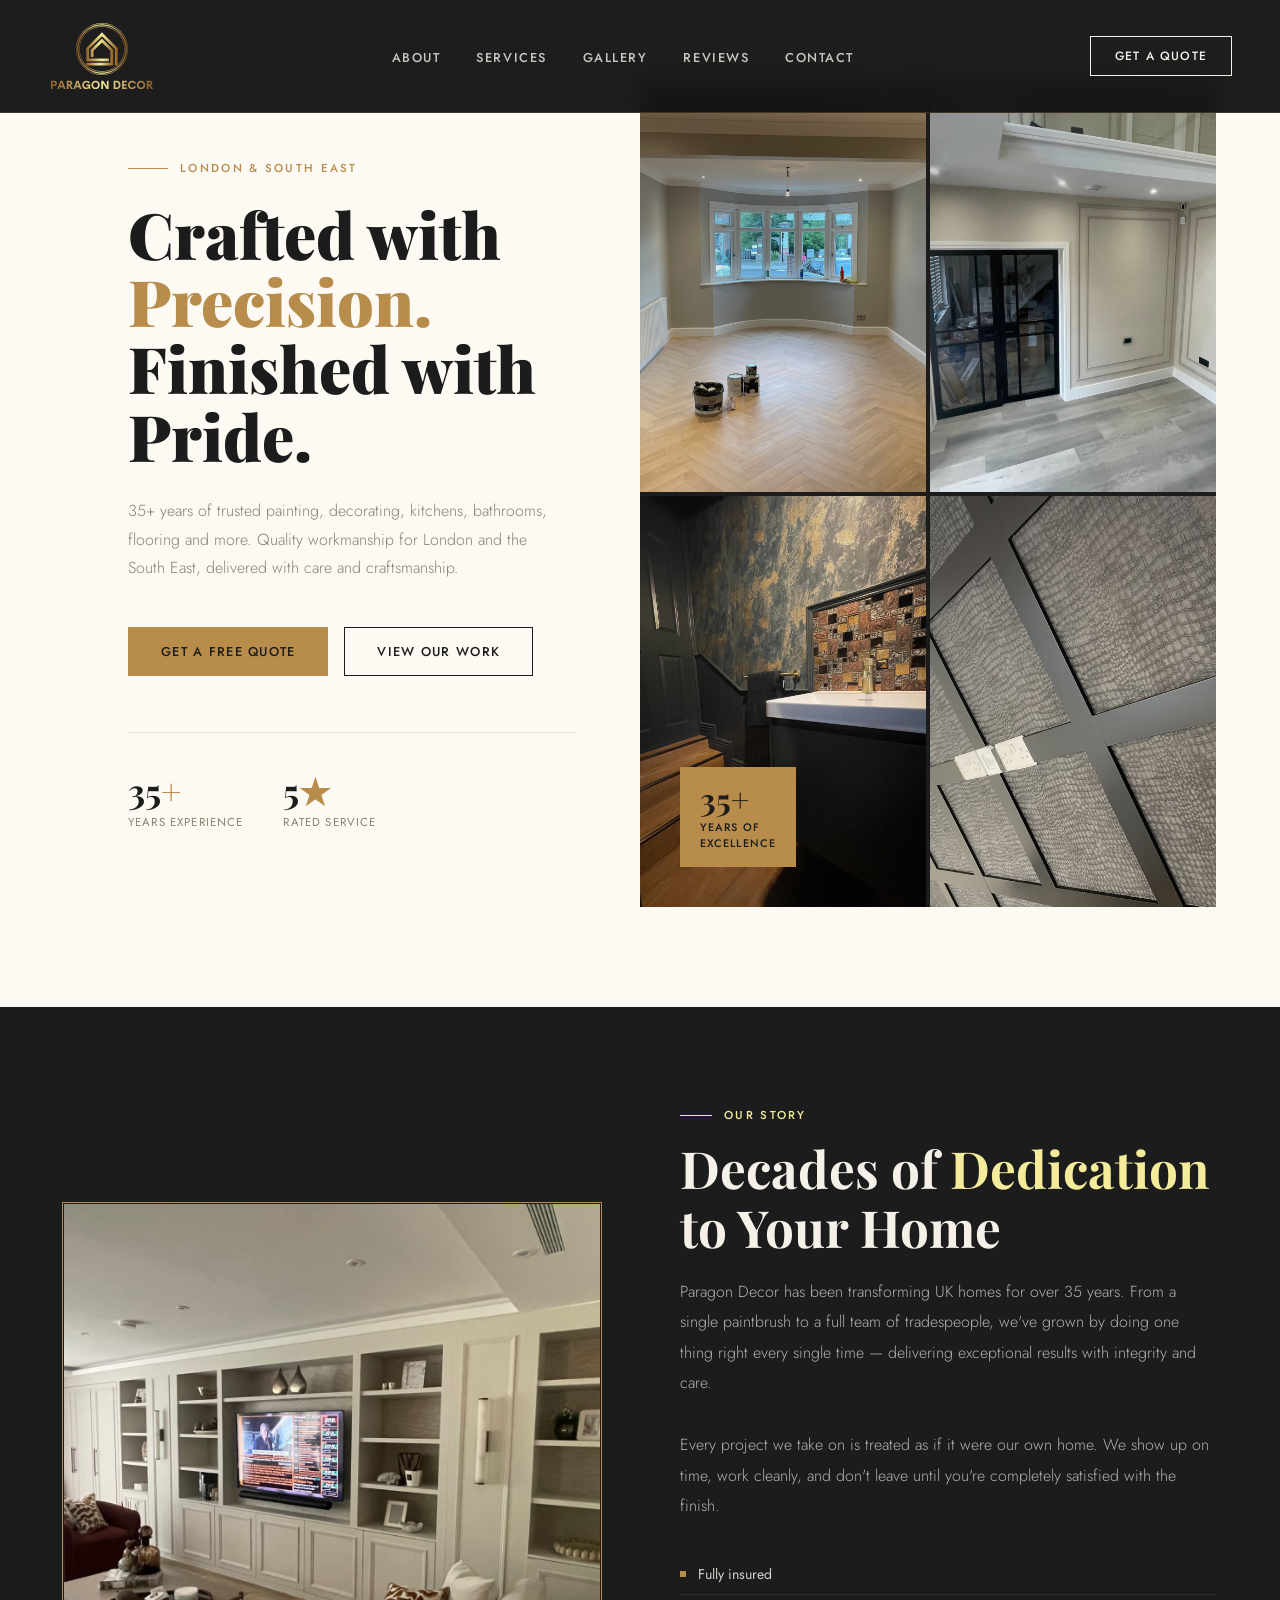
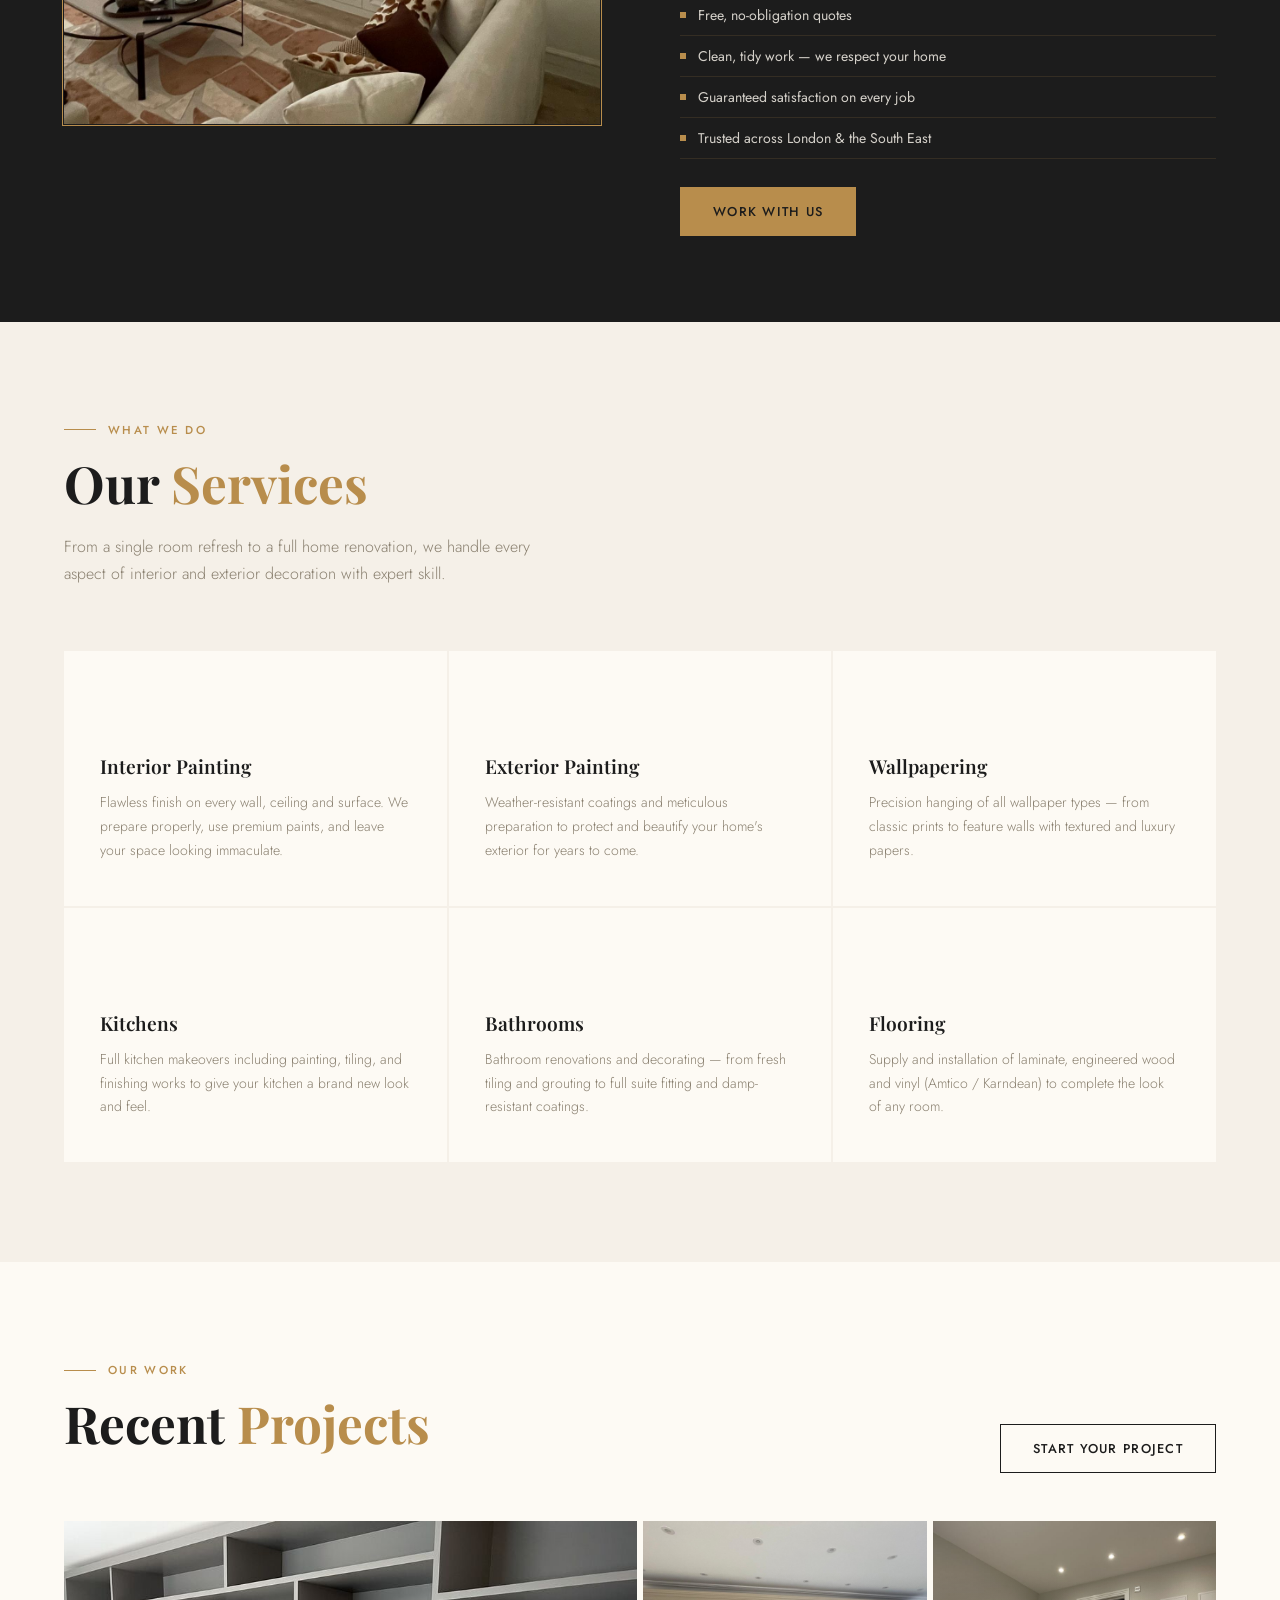
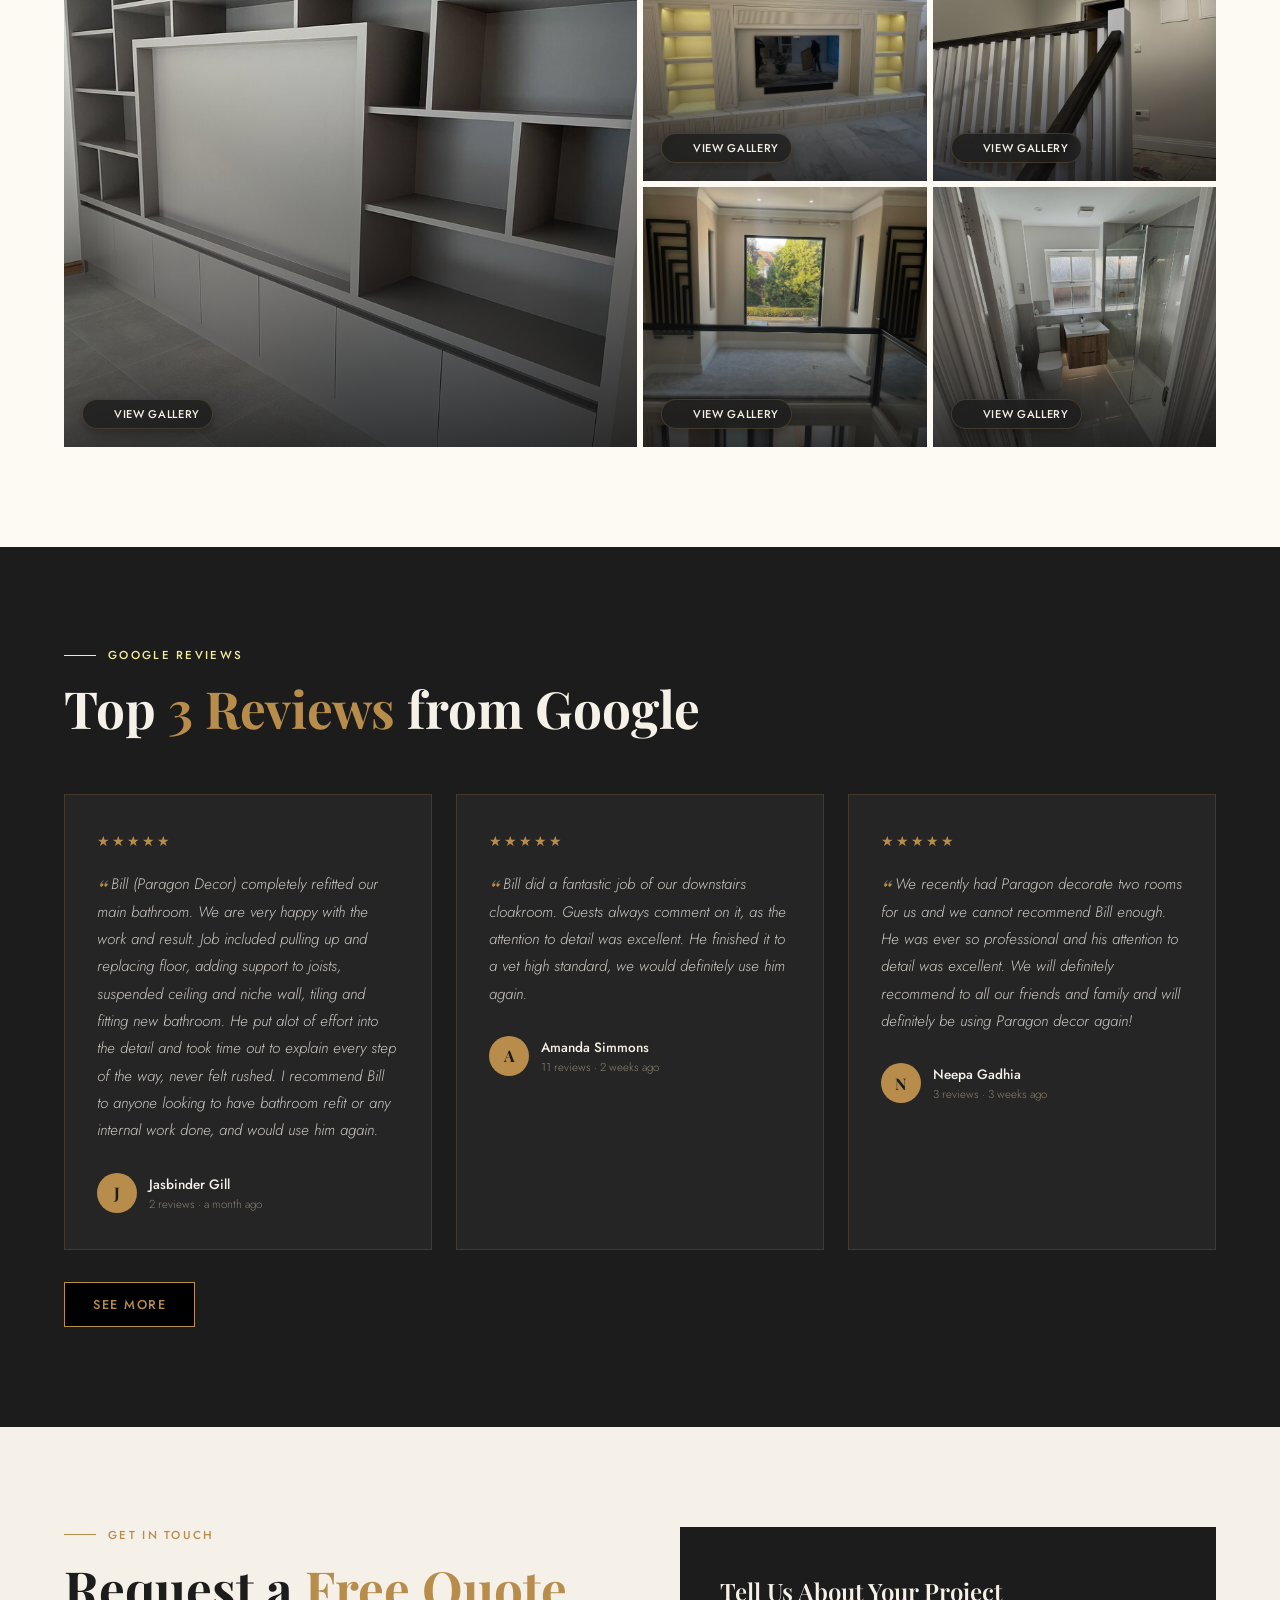
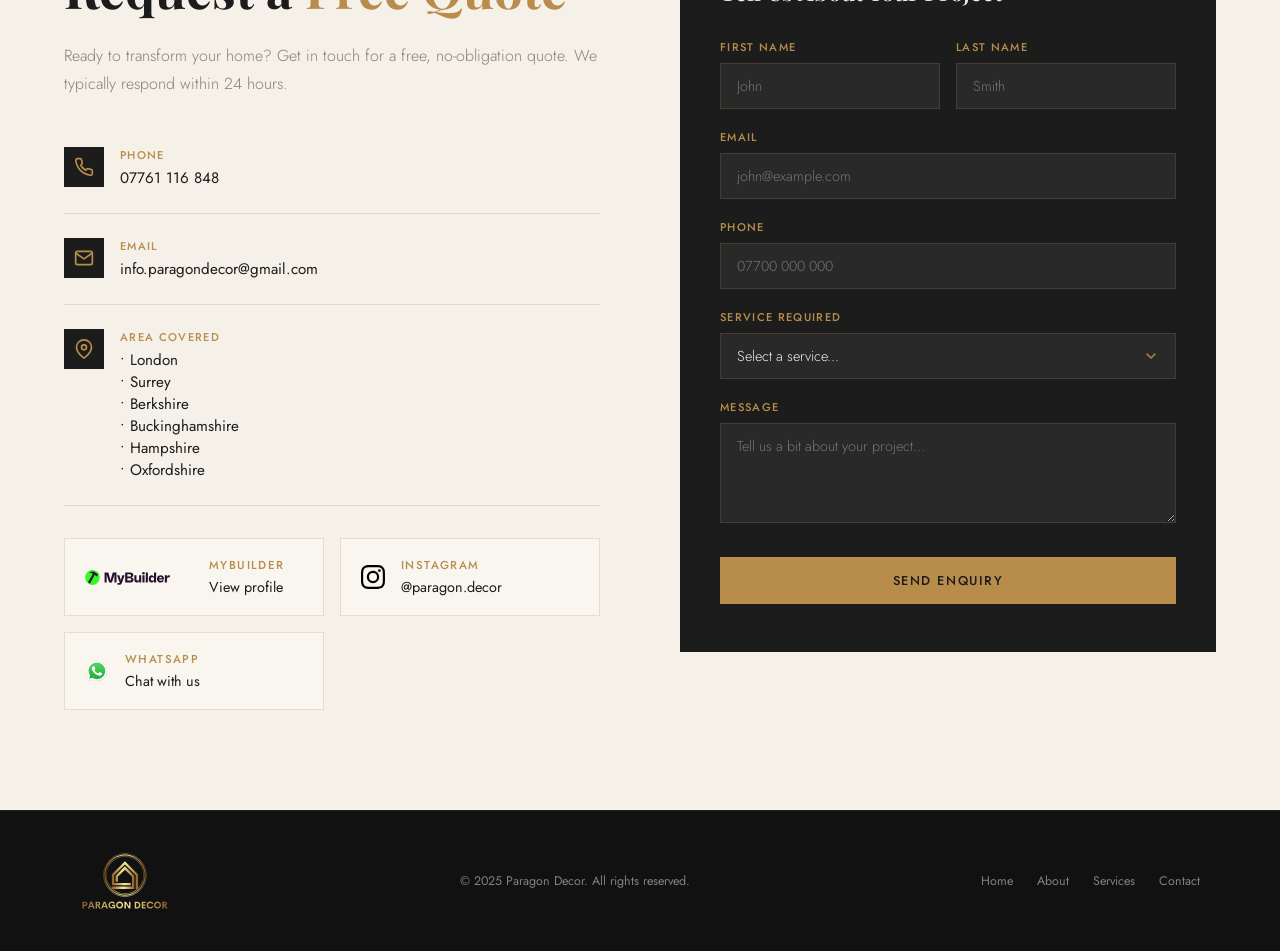
==== commit 7c6ac995: "SEO added" ====
--- a/index.html
+++ b/index.html
@@ -4,7 +4,22 @@
 <head>
   <meta charset="UTF-8">
   <meta name="viewport" content="width=device-width, initial-scale=1.0">
-  <title>Paragon Decor</title>
+  <title>Paragon Decor | Expert Painters & Decorators in London & South East</title>
+  <meta name="description" content="Paragon Decor offers expert painting, decorating, and home renovation services in London & the South East. With 35+ years of experience, we deliver quality workmanship with care and craftsmanship.">
+  
+  <!-- Geo Location Tags for Local SEO -->
+  <meta name="geo.region" content="GB-SRY">
+  <meta name="geo.placename" content="Camberley, London, Surrey, Buckinghamshire, Berkshire, Hampshire, Oxfordshire, South East England">
+  <meta name="geo.position" content="51.3317;-0.7294">
+
+  <!-- Open Graph / Facebook / WhatsApp -->
+  <meta property="og:type" content="website">
+  <meta property="og:url" content="https://www.paragondecor.co.uk/">
+  <meta property="og:title" content="Paragon Decor | Expert Painters & Decorators in London & South East">
+  <meta property="og:description"
+    content="35+ years of trusted painting, decorating, kitchens, and bathrooms across London & South East. View our work and get a free quote.">
+  <meta property="og:image" content="https://www.paragondecor.co.uk/assets/36587372_c5825c60e7.jpg">
+  
   <link
     href="https://fonts.googleapis.com/css2?family=Playfair+Display:wght@400;600;700;900&family=Jost:wght@300;400;500&display=swap"
     rel="stylesheet">
@@ -32,13 +47,13 @@
   <!-- HERO -->
   <section id="hero">
     <div class="hero-left">
-      <div class="hero-eyebrow fade-up">London & Home Counties</div>
+      <div class="hero-eyebrow fade-up">London & South East</div>
       <h1 class="fade-up delay-1">
         Crafted with<br><em>Precision.</em><br>Finished with<br>Pride.
       </h1>
       <p class="hero-desc fade-up delay-2">
         35+ years of trusted painting, decorating, kitchens, bathrooms, flooring and more. Quality workmanship for
-        London and the Home Counties, delivered with care and craftsmanship.
+        London and the South East, delivered with care and craftsmanship.
       </p>
       <div class="hero-btns fade-up delay-3">
         <a href="#contact" class="btn-primary">Get a Free Quote</a>
@@ -58,19 +73,19 @@
     <div class="hero-right">
       <div class="hero-img-grid">
         <div class="hero-img-cell">
-          <img src="assets/06d3c291-01cf-45cc-b5fa-052e4ab26745.jpg" alt="Freshly decorated living room">
+          <img src="assets/06d3c291-01cf-45cc-b5fa-052e4ab26745.jpg" alt="Paragon Decor - Living room freshly decorated with new paint and flooring">
           <div class="hero-overlay"></div>
         </div>
         <div class="hero-img-cell">
-          <img src="assets/IMG-20260825-WA0073.jpg" alt="Bespoke hallway storage and panelling">
+          <img src="assets/IMG-20260825-WA0073.jpg" alt="Paragon Decor - Decorated hallway with new paint, wallpaper and wall panelling">
           <div class="hero-overlay"></div>
         </div>
         <div class="hero-img-cell">
-          <img src="assets/IMG-20260825-WA0017.jpg" alt="Contemporary bathroom renovation">
+          <img src="assets/IMG-20260825-WA0017.jpg" alt="Paragon Decor - Bathroom decorated with new paint, wallpaper, fixures and tiling">
           <div class="hero-overlay"></div>
         </div>
         <div class="hero-img-cell">
-          <img src="assets/36611300_56475c9e5a.jpg" alt="Feature-wall wallpaper installation">
+          <img src="assets/36611300_56475c9e5a.jpg" alt="Paragon Decor - Decorative feature-wall installation with wallpaper and painted wood panelling">
           <div class="hero-overlay"></div>
         </div>
       </div>
@@ -84,7 +99,7 @@
   <!-- ABOUT -->
   <section id="about">
     <div class="about-img-wrap">
-      <img src="assets/IMG-20260825-WA0066.jpg" alt="Completed staircase and flooring project">
+      <img src="assets/IMG-20260825-WA0066.jpg" alt="Paragon Decor - Installation of media wall decorated with paint and wallpaper">
       <div class="about-img-accent"></div>
     </div>
     <div class="about-content">
@@ -92,7 +107,7 @@
       <h2>Decades of <em>Dedication</em> to Your Home</h2>
       <p class="about-text">
         Paragon Decor has been transforming UK homes for over 35 years. From a single paintbrush to a full team of
-        skilled tradespeople, we've grown by doing one thing right every single time — delivering exceptional results
+        tradespeople, we've grown by doing one thing right every single time — delivering exceptional results
         with integrity and care.
       </p>
       <p class="about-text">
@@ -104,7 +119,7 @@
         <li>Free, no-obligation quotes</li>
         <li>Clean, tidy work — we respect your home</li>
         <li>Guaranteed satisfaction on every job</li>
-        <li>Trusted across London & the Home Counties</li>
+        <li>Trusted across London & the South East</li>
       </ul>
       <a href="#contact" class="btn-primary">Work With Us</a>
     </div>
@@ -122,7 +137,7 @@
       <div class="service-card">
         <div class="service-icon"><i data-lucide="paintbrush"></i></div>
         <h3>Interior Painting</h3>
-        <p>Flawless finish on every wall, ceiling and surface. We prep properly, use premium paints, and leave your
+        <p>Flawless finish on every wall, ceiling and surface. We prepare properly, use premium paints, and leave your
           space looking immaculate.</p>
       </div>
       <div class="service-card">
@@ -332,7 +347,15 @@
           </div>
           <div>
             <div class="contact-item-label">Area Covered</div>
-            <div class="contact-item-value">London & Home Counties</div>
+            <div class="contact-item-value">
+              <li style="list-style-type:none;">
+              <ul>&bull; London</ul>
+              <ul>&bull; Surrey</ul>
+              <ul>&bull; Berkshire</ul>
+              <ul>&bull; Buckinghamshire</ul>
+              <ul>&bull; Hampshire</ul>
+              <ul>&bull; Oxfordshire</ul>
+            </li> </div>
           </div>
         </div>
       </div>
@@ -348,11 +371,19 @@
         </a>
         <a href="https://www.instagram.com/paragon.decor?igsh=MjJnbmU3eXNxdzlu" class="social-link" target="_blank"
           rel="noopener noreferrer">
-          <img src="assets/social/instagram.svg" alt="Instagram logo"
+          <img src="assets/social/instagram.svg" alt="Paragon Decor - Instagram logo"
             class="social-link-logo social-link-logo-instagram">
           <div class="social-link-copy">
             <div class="social-link-label">Instagram</div>
             <div class="social-link-value">@paragon.decor</div>
+          </div>
+        </a>
+        <a href="https://wa.me/1234567890" class="social-link" target="_blank" rel="noopener noreferrer">
+          <img src="assets/social/whatsapp.svg" alt="Paragon Decor - WhatsApp logo"
+            class="social-link-logo social-link-logo-whatsapp">
+          <div class="social-link-copy">
+            <div class="social-link-label">WhatsApp</div>
+            <div class="social-link-value">Chat with us</div>
           </div>
         </a>
       </div>
--- a/styles.css
+++ b/styles.css
@@ -976,6 +976,11 @@
   }
 
   .social-link-logo-instagram {
+    width: 24px;
+    height: 24px;
+  }
+
+  .social-link-logo-whatsapp {
     width: 24px;
     height: 24px;
   }
@@ -1569,6 +1574,11 @@
       height: 22px;
     }
 
+    .social-link-logo-whatsapp {
+      width: 22px;
+      height: 22px;
+    }
+
     .contact-form {
       padding: 28px 20px;
     }
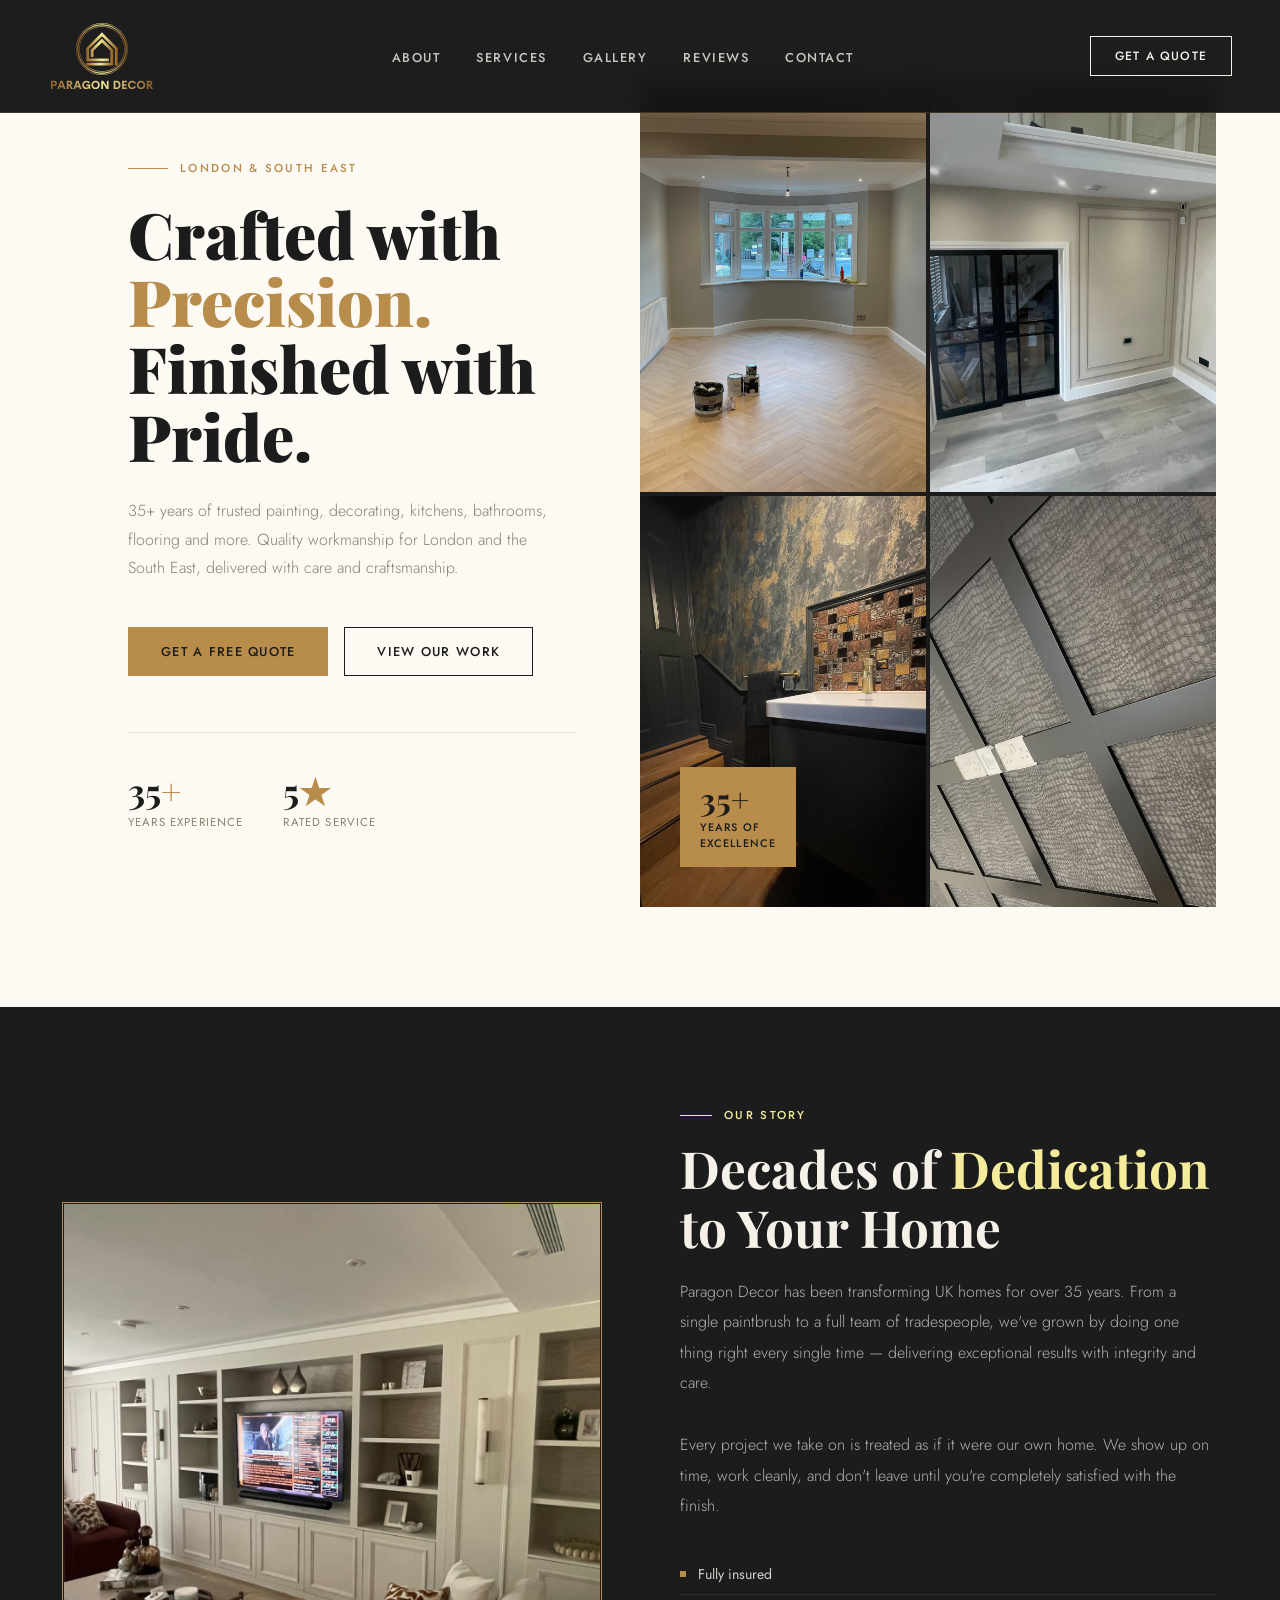
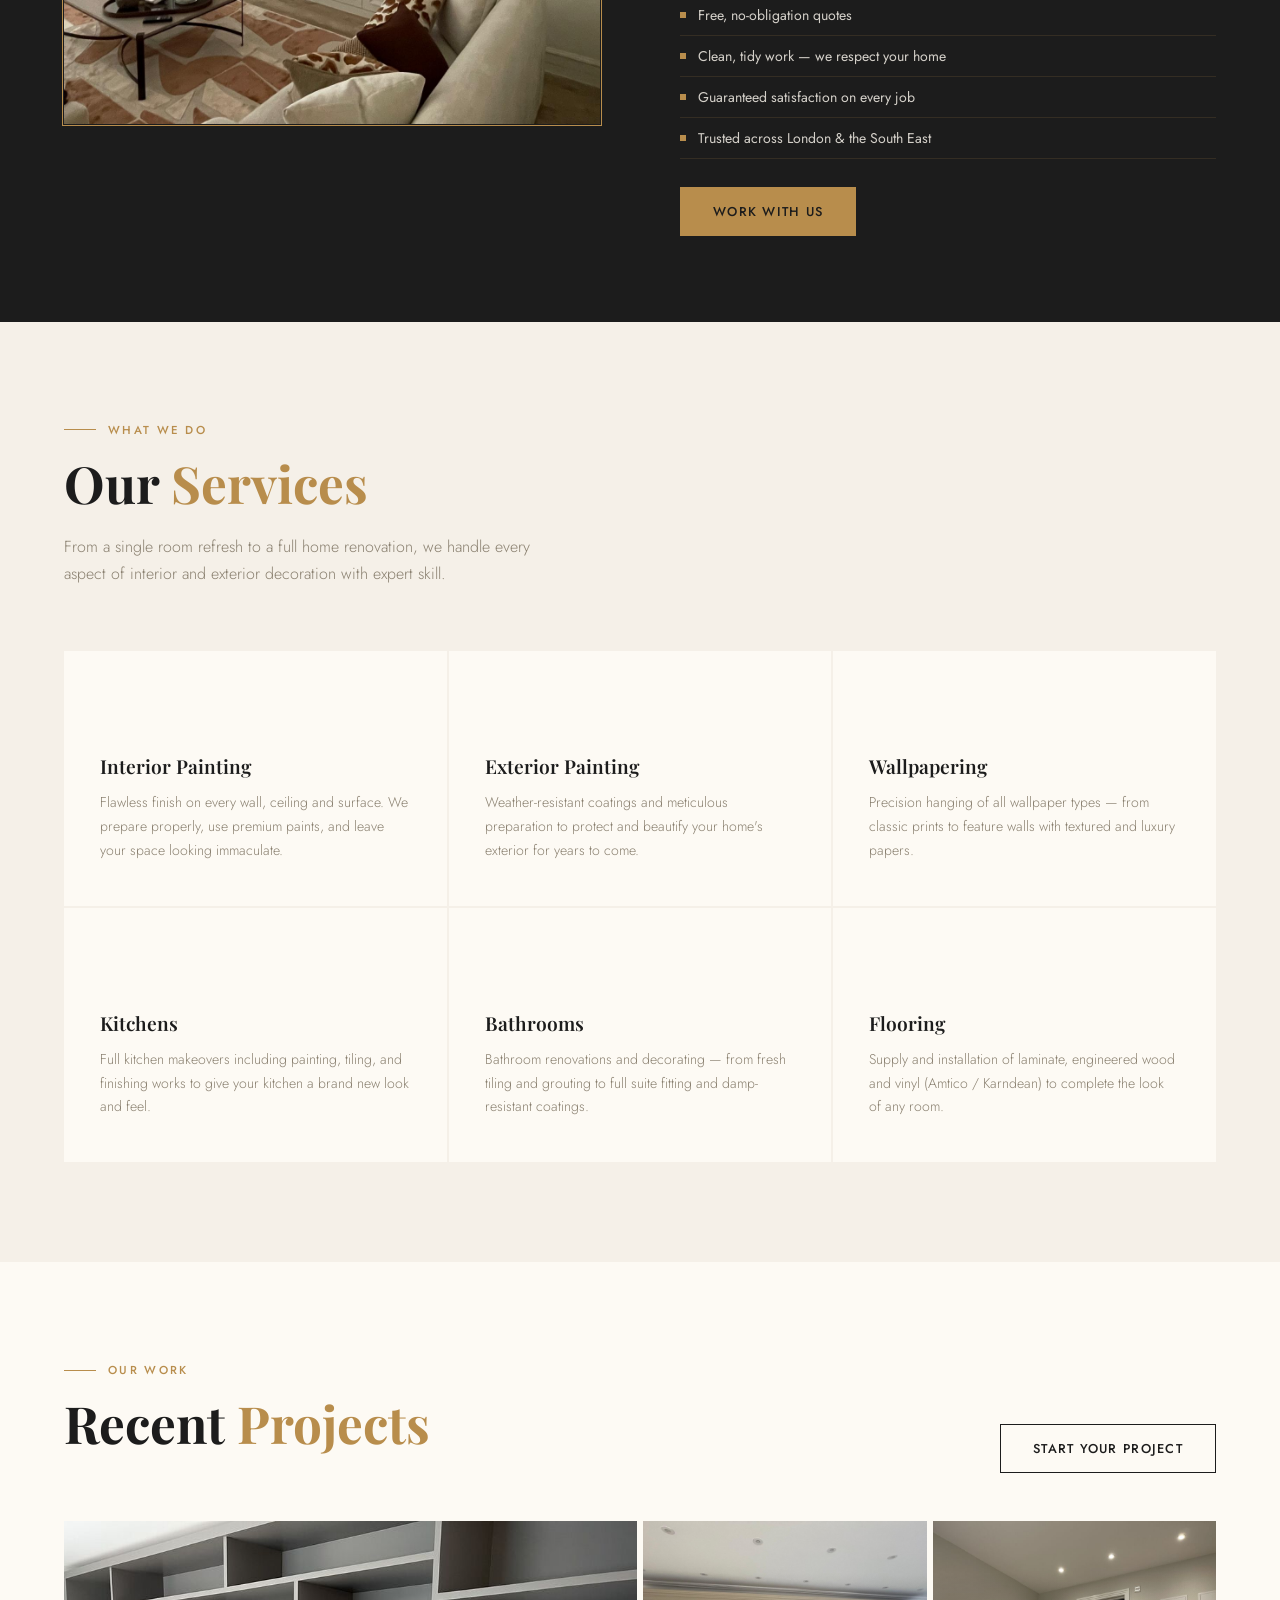
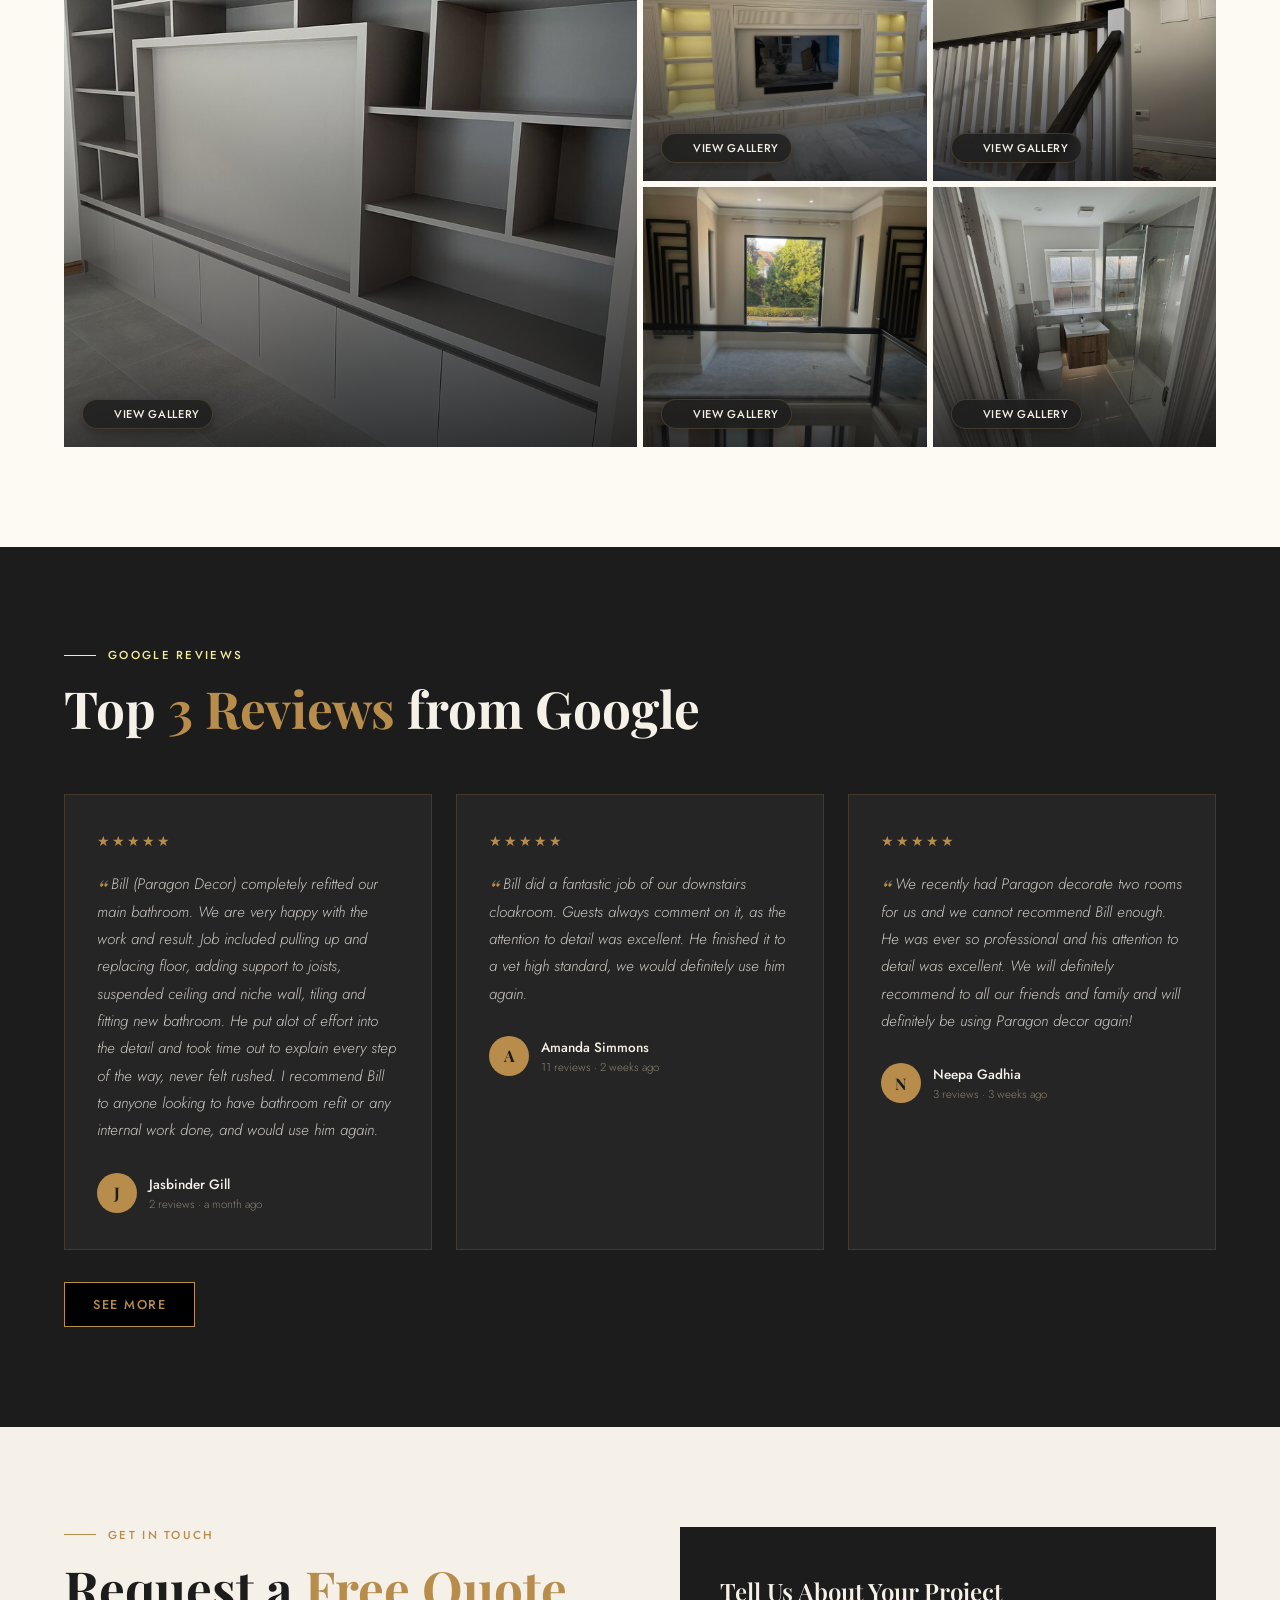
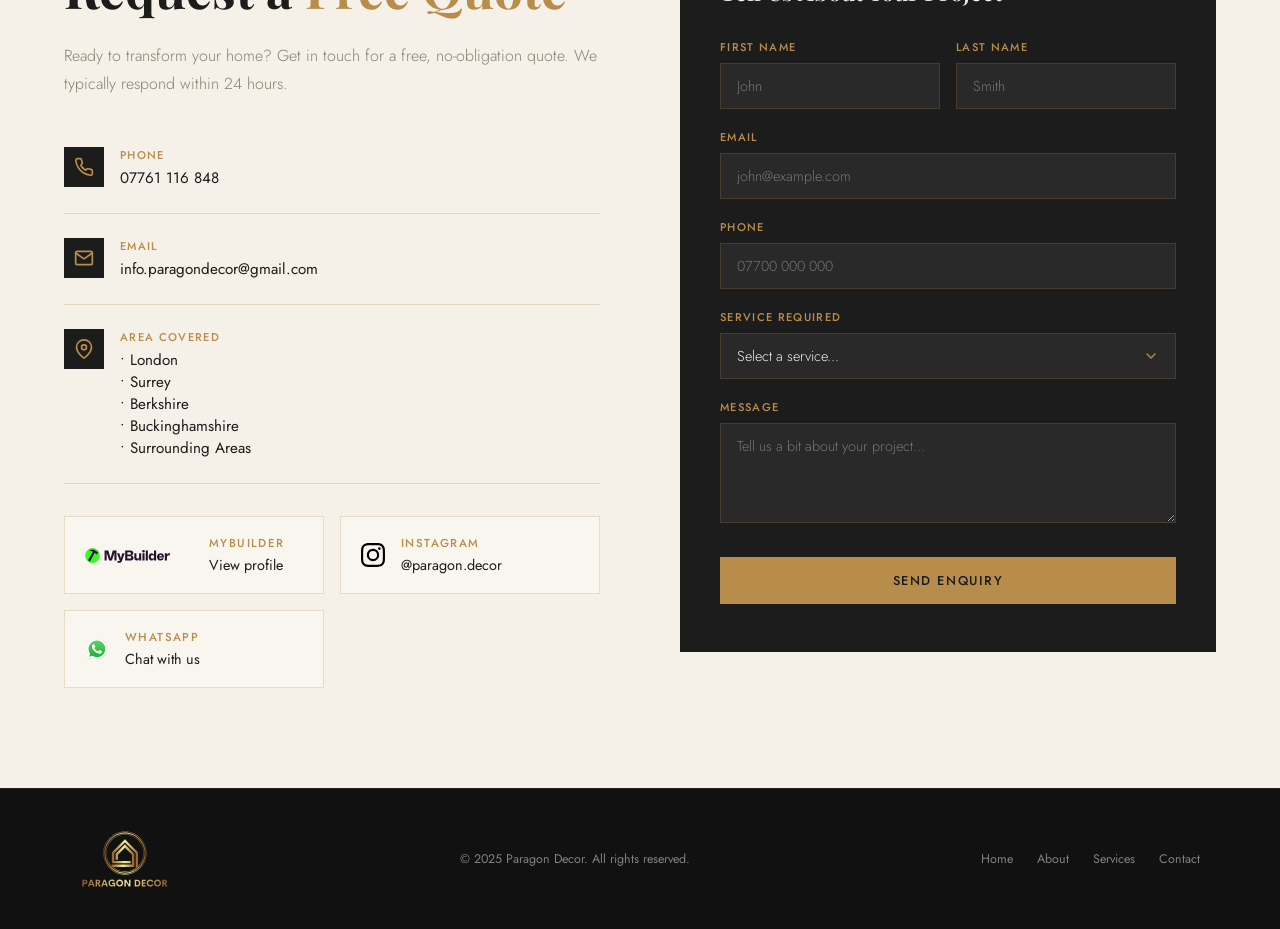
==== commit 2108b364: "locations changed" ====
--- a/index.html
+++ b/index.html
@@ -297,7 +297,7 @@
       </div>
     </div>
     <div class="testimonial-dots" id="testimonialDots"></div>
-    <a href="https://share.google/3IFYHVE02vtBpTu1t" class="google-reviews-link" target="_blank"
+    <a href="https://maps.app.goo.gl/Rh3ky6M5h3UGVUBv6" class="google-reviews-link" target="_blank"
       rel="noopener noreferrer">
       See More
     </a>
@@ -353,8 +353,7 @@
               <ul>&bull; Surrey</ul>
               <ul>&bull; Berkshire</ul>
               <ul>&bull; Buckinghamshire</ul>
-              <ul>&bull; Hampshire</ul>
-              <ul>&bull; Oxfordshire</ul>
+              <ul>&bull; Surrounding Areas</ul>
             </li> </div>
           </div>
         </div>
@@ -378,7 +377,7 @@
             <div class="social-link-value">@paragon.decor</div>
           </div>
         </a>
-        <a href="https://wa.me/1234567890" class="social-link" target="_blank" rel="noopener noreferrer">
+        <a href="https://wa.me/07761 116 848" class="social-link" target="_blank" rel="noopener noreferrer">
           <img src="assets/social/whatsapp.svg" alt="Paragon Decor - WhatsApp logo"
             class="social-link-logo social-link-logo-whatsapp">
           <div class="social-link-copy">
@@ -583,7 +582,8 @@
     const thumbNextBtn = document.getElementById('thumbNextBtn');
     let activeGalleryIndex = 0;
     let touchStartX = 0;
-    let touchEndX = 0;
+    let touchStartY = 0;
+    let isSingleFingerSwipe = false;
 
     // Function to render the current project image and update the modal
     const renderProjectImage = () => {
@@ -688,16 +688,40 @@
     });
 
     modalGalleryImg.addEventListener('touchstart', (e) => {
+      // A pinch can end with one finger well away from where the first finger
+      // began. Never interpret that final touch as a gallery swipe.
+      if (e.touches.length !== 1) {
+        isSingleFingerSwipe = false;
+        return;
+      }
       touchStartX = e.touches[0].clientX;
+      touchStartY = e.touches[0].clientY;
+      isSingleFingerSwipe = true;
     }, { passive: true });
 
+    modalGalleryImg.addEventListener('touchmove', (e) => {
+      if (e.touches.length !== 1) isSingleFingerSwipe = false;
+    }, { passive: true });
+
     modalGalleryImg.addEventListener('touchend', (e) => {
-      touchEndX = e.changedTouches[0].clientX;
-      const delta = touchEndX - touchStartX;
-      if (Math.abs(delta) > 40) {
-        moveImage(delta < 0 ? 1 : -1);
+      if (!isSingleFingerSwipe || e.changedTouches.length !== 1 || e.touches.length !== 0) {
+        isSingleFingerSwipe = false;
+        return;
+      }
+
+      const deltaX = e.changedTouches[0].clientX - touchStartX;
+      const deltaY = e.changedTouches[0].clientY - touchStartY;
+      isSingleFingerSwipe = false;
+
+      // Only deliberate, predominantly horizontal one-finger gestures navigate.
+      if (Math.abs(deltaX) > 40 && Math.abs(deltaX) > Math.abs(deltaY)) {
+        moveImage(deltaX < 0 ? 1 : -1);
       }
     });
+
+    modalGalleryImg.addEventListener('touchcancel', () => {
+      isSingleFingerSwipe = false;
+    }, { passive: true });
 
     window.addEventListener('keydown', (e) => {
       if (!modal.classList.contains('active')) return;
